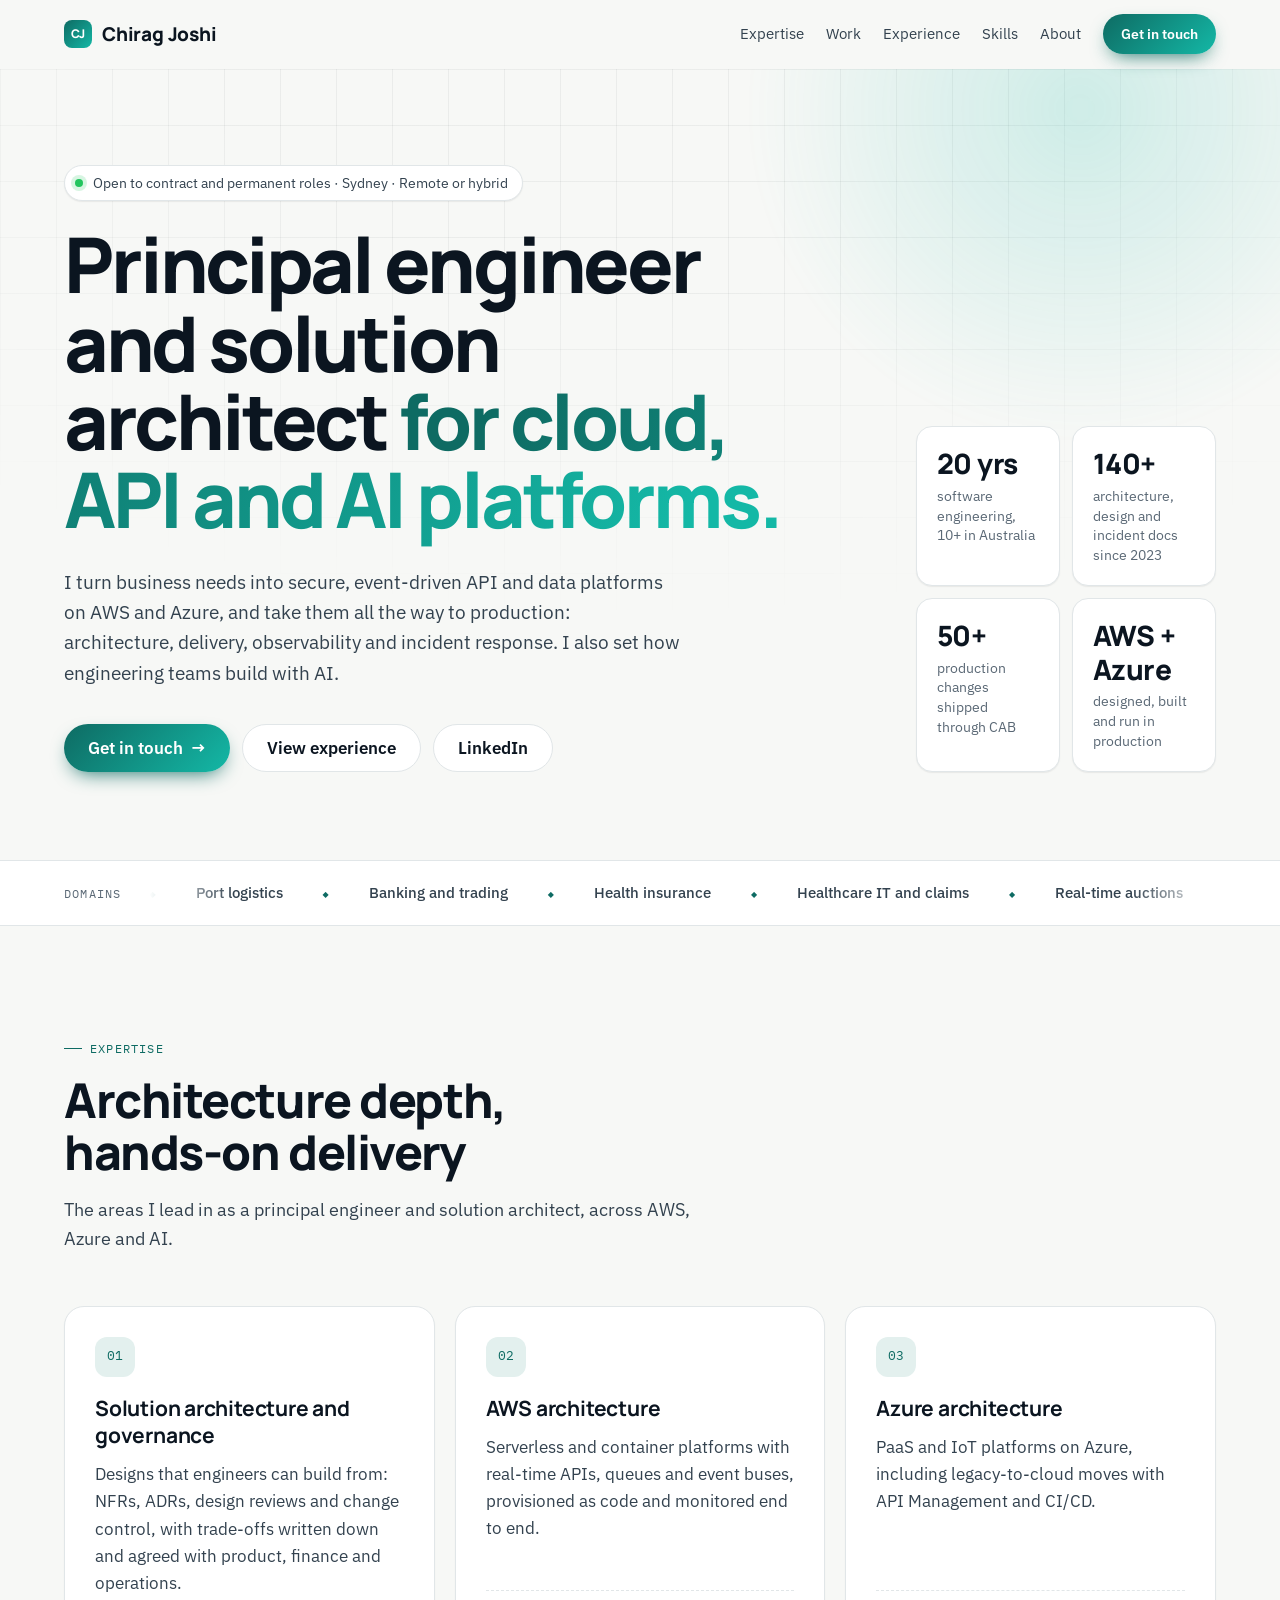
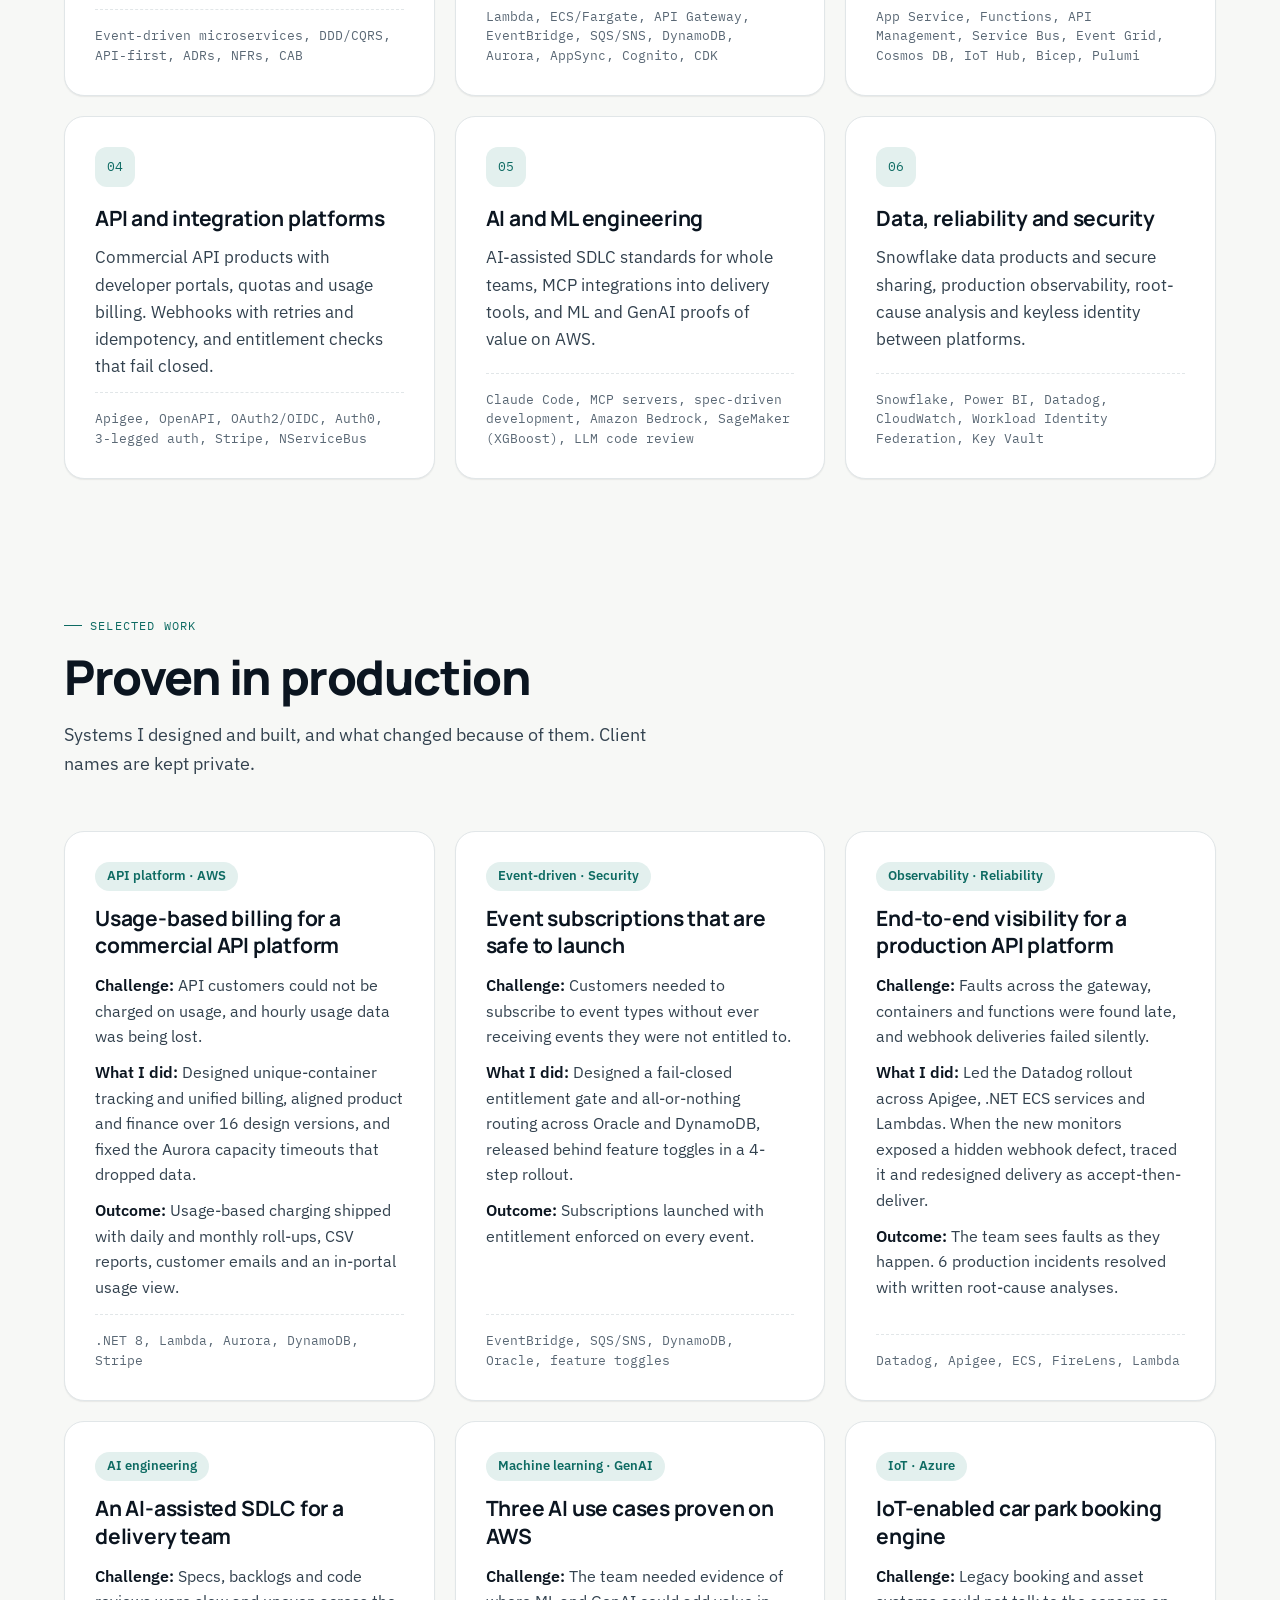
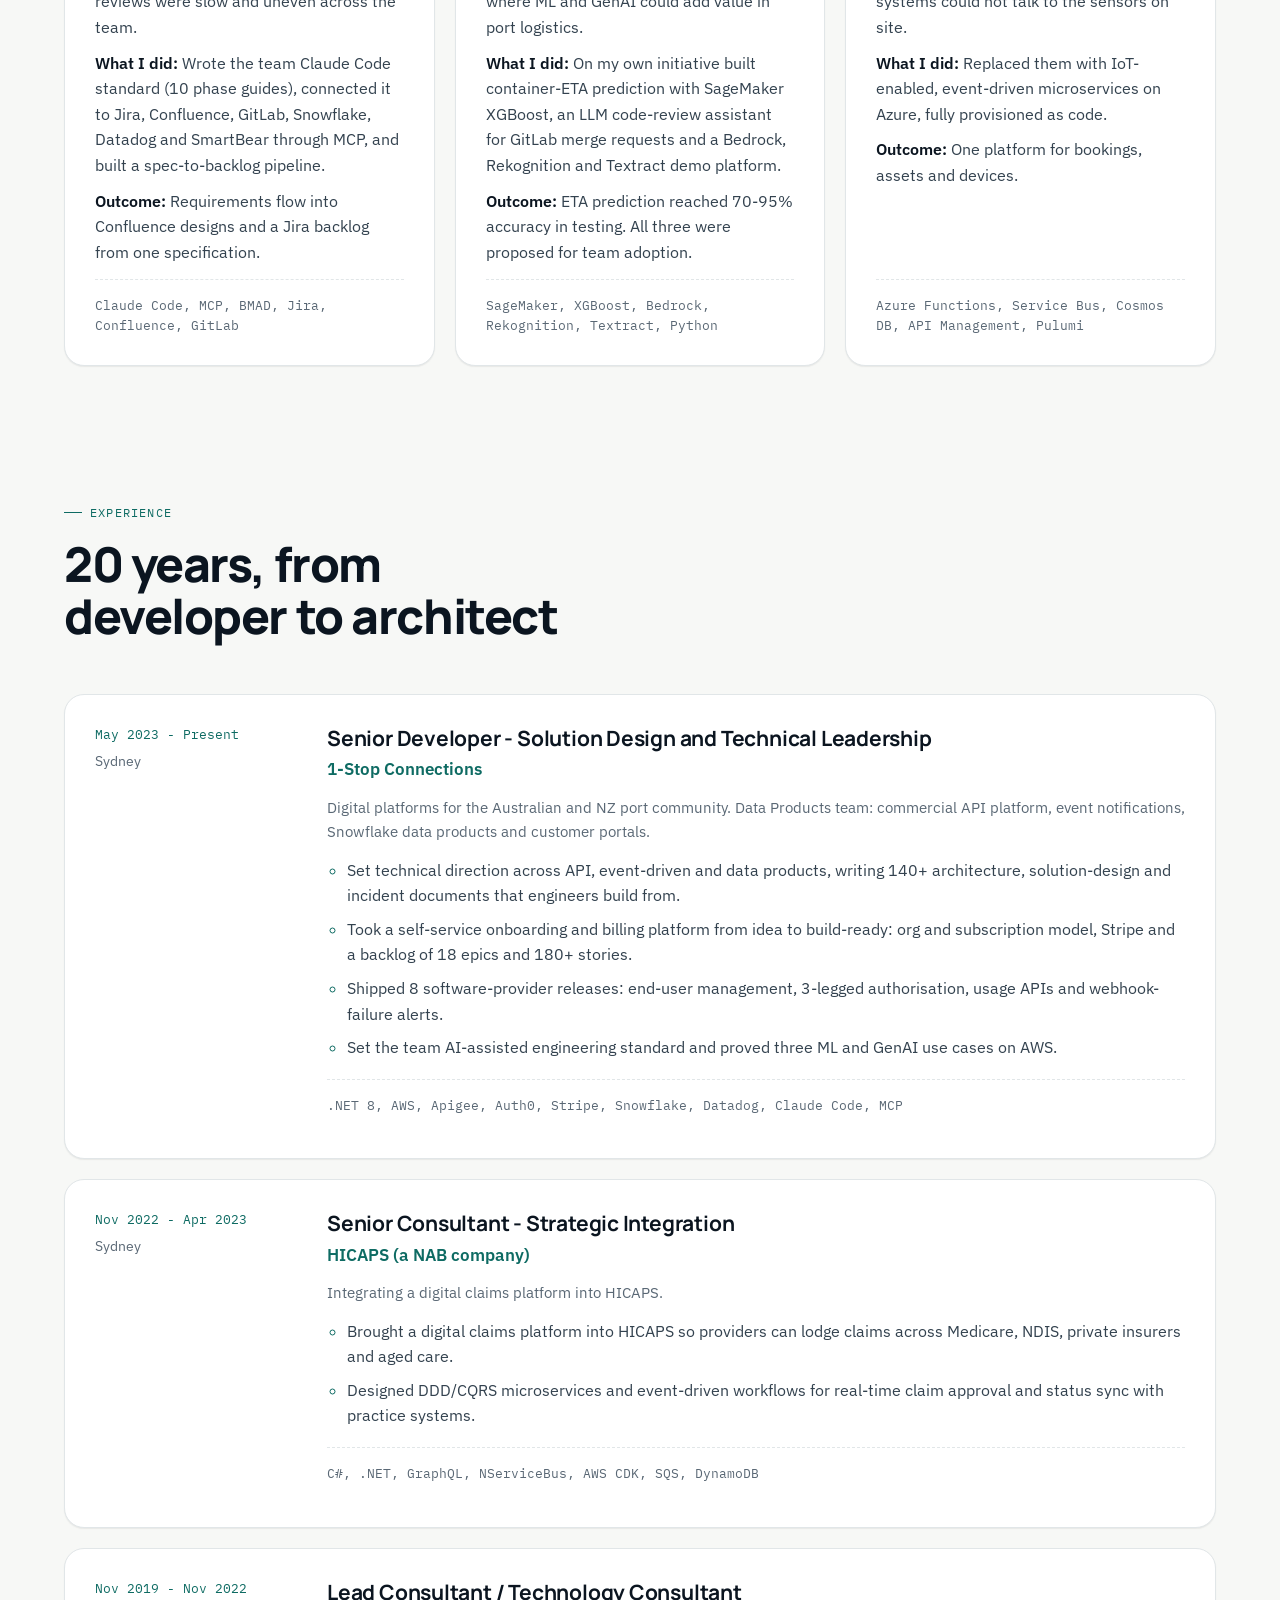
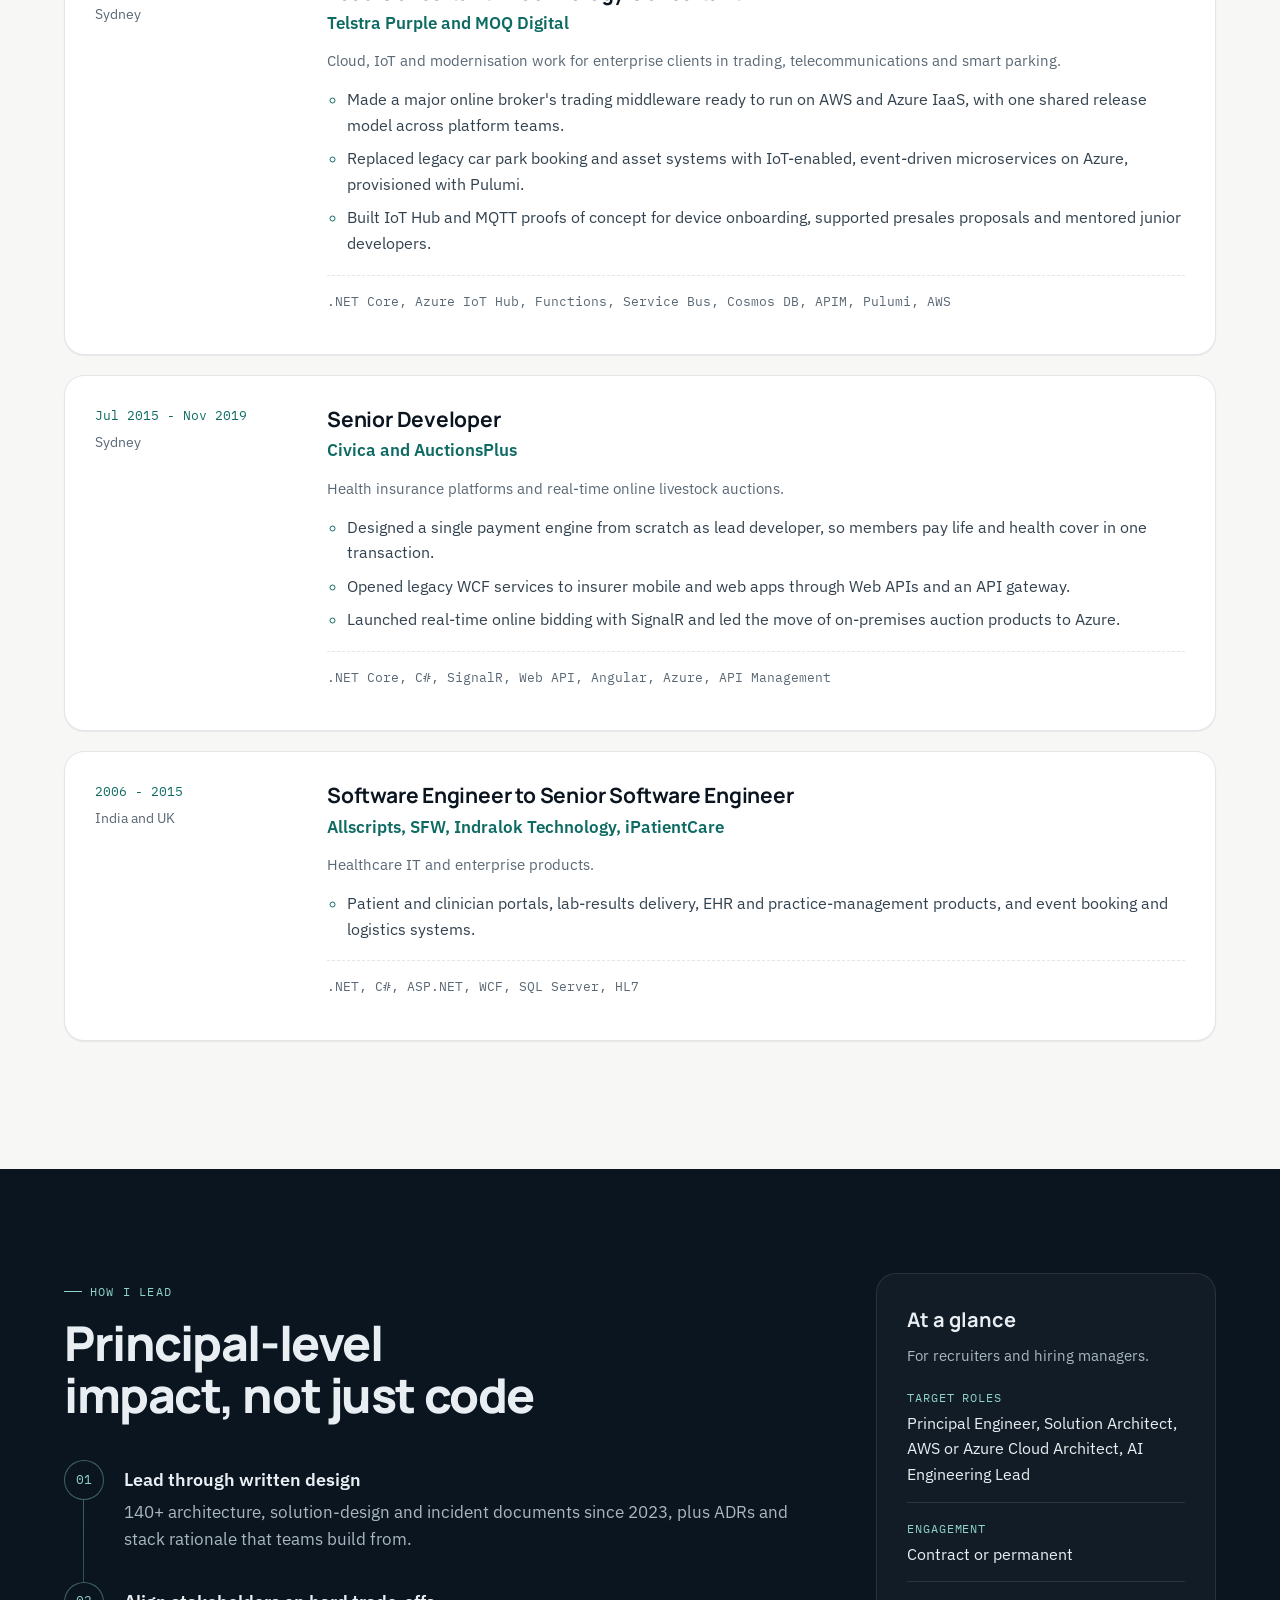
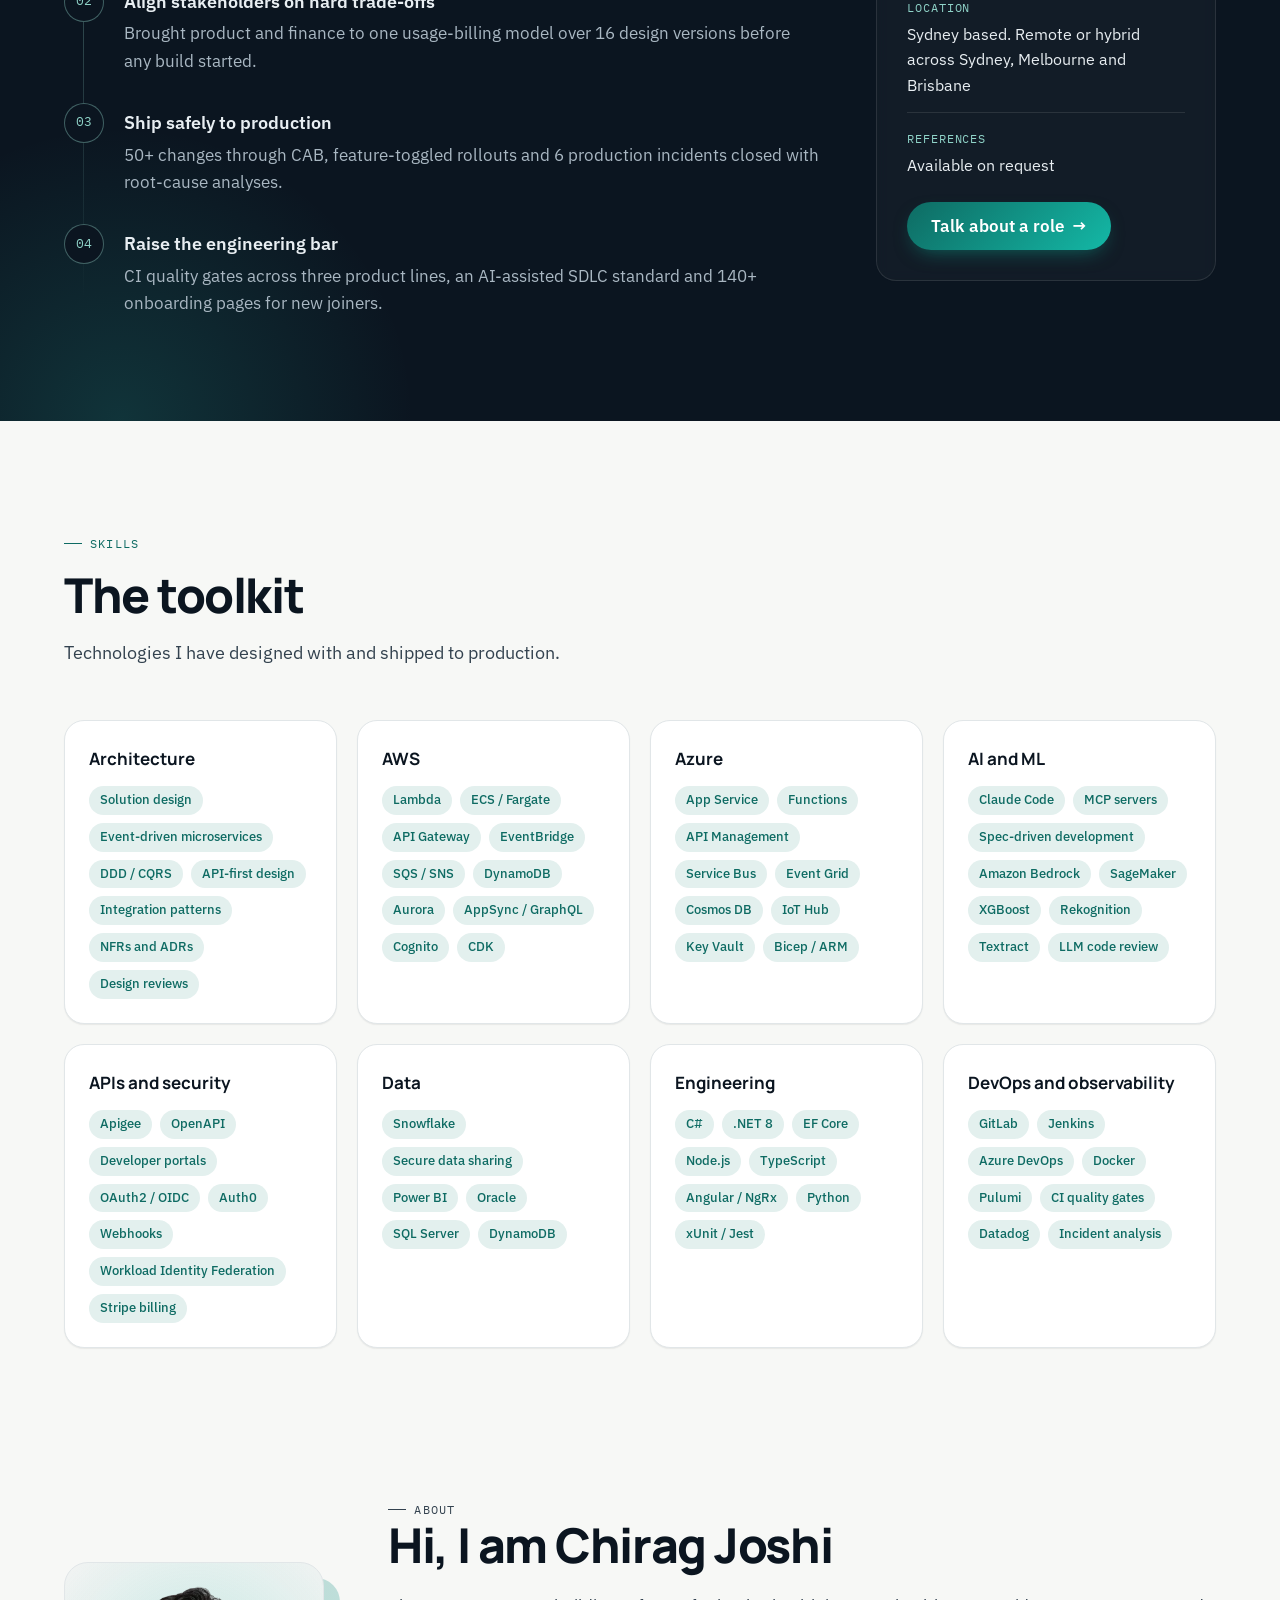
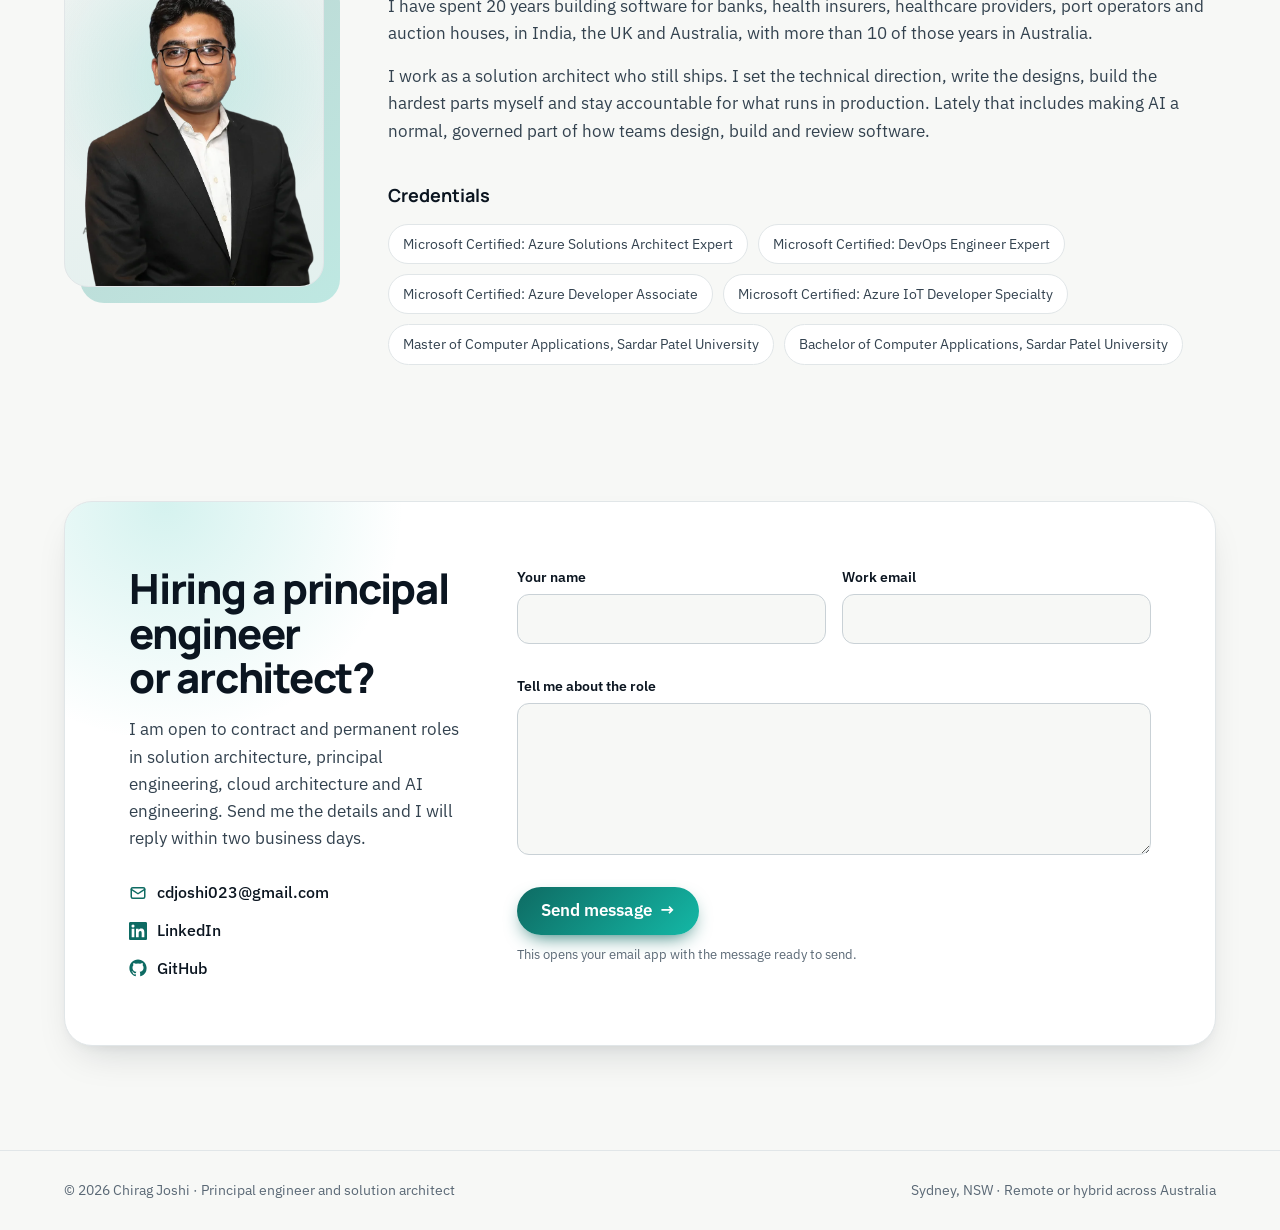
==== index.html @ 4c519e59 "Deploy site" ====
<!DOCTYPE html><html lang="en"><head><meta charset="utf-8"><meta name="viewport" content="width=device-width, initial-scale=1"><title>Chirag Joshi - Principal Engineer and Solution Architect | AWS, Azure, AI</title><meta name="description" content="Portfolio of Chirag Joshi, principal engineer and solution architect in Sydney. 20 years building event-driven API, data and AI platforms on AWS and Azure. Open to contract and permanent roles."><link rel="canonical" href="https://cdjoshi23.github.io/"><link rel="icon" type="image/svg+xml" href="/favicon.svg"><link rel="sitemap" href="/sitemap-index.xml"><link rel="alternate" type="application/rss+xml" title="Chirag Joshi blog" href="/rss.xml"><meta property="og:type" content="website"><meta property="og:url" content="https://cdjoshi23.github.io/"><meta property="og:title" content="Chirag Joshi - Principal Engineer and Solution Architect | AWS, Azure, AI"><meta property="og:description" content="Portfolio of Chirag Joshi, principal engineer and solution architect in Sydney. 20 years building event-driven API, data and AI platforms on AWS and Azure. Open to contract and permanent roles."><meta property="og:image" content="https://cdjoshi23.github.io/images/chirag.png"><meta name="twitter:card" content="summary"><link rel="preconnect" href="https://fonts.googleapis.com"><link rel="preconnect" href="https://fonts.gstatic.com" crossorigin><link rel="stylesheet" href="https://fonts.googleapis.com/css2?family=Manrope:wght@600;700;800&family=IBM+Plex+Sans:wght@400;500;600&family=IBM+Plex+Mono:wght@500&display=swap"><link rel="stylesheet" href="/_astro/BaseLayout.DD0VtowC.css"></head><body><header class="site-header"><nav class="wrap site-nav" aria-label="Main"><a href="/" class="brand"><span class="brand-mark" aria-hidden="true">CJ</span>Chirag Joshi</a><div class="nav-links"><a href="/#expertise">Expertise</a><a href="/#work">Work</a><a href="/#experience">Experience</a><a href="/#skills">Skills</a><a href="/#about">About</a><a href="/#contact" class="btn btn-primary">Get in touch</a></div></nav></header><main><div class="hero-shell"><section id="top" class="wrap hero"><div class="hero-main" data-reveal><p class="badge"><span class="badge-dot" aria-hidden="true"></span>Open to contract and permanent roles · Sydney · Remote or hybrid</p><h1>Principal engineer and solution architect <span class="gradient-text">for cloud, API and AI platforms.</span></h1><p class="hero-lede">I turn business needs into secure, event-driven API and data platforms on AWS and Azure, and take them all the way to production: architecture, delivery, observability and incident response. I also set how engineering teams build with AI.</p><div class="hero-actions"><a href="#contact" class="btn btn-primary">Get in touch <span class="arrow" aria-hidden="true">→</span></a><a href="#experience" class="btn btn-ghost">View experience</a><a href="https://linkedin.com/in/cdjoshi" class="btn btn-ghost">LinkedIn</a></div></div><div class="stats" data-reveal><div class="stat"><p class="stat-value">20 yrs</p><p class="stat-label">software engineering, 10+ in Australia</p></div><div class="stat"><p class="stat-value">140+</p><p class="stat-label">architecture, design and incident docs since 2023</p></div><div class="stat"><p class="stat-value">50+</p><p class="stat-label">production changes shipped through CAB</p></div><div class="stat"><p class="stat-value">AWS + Azure</p><p class="stat-label">designed, built and run in production</p></div></div></section></div><section class="industries" aria-label="Domains"><div class="wrap"><span class="industries-label">Domains</span><div class="marquee"><div class="marquee-track"><span>Port logistics</span><span>Banking and trading</span><span>Health insurance</span><span>Healthcare IT and claims</span><span>Real-time auctions</span><span>IoT platforms</span><span aria-hidden="true">Port logistics</span><span aria-hidden="true">Banking and trading</span><span aria-hidden="true">Health insurance</span><span aria-hidden="true">Healthcare IT and claims</span><span aria-hidden="true">Real-time auctions</span><span aria-hidden="true">IoT platforms</span></div></div></div></section><section id="expertise" class="wrap section"><p class="eyebrow">Expertise</p><h2 class="section-title" data-reveal>Architecture depth, hands-on delivery</h2><p class="section-intro" data-reveal>The areas I lead in as a principal engineer and solution architect, across AWS, Azure and AI.</p><div class="grid grid-services"><article class="card" data-reveal><p class="card-num">01</p><h3>Solution architecture and governance</h3><p class="card-body">Designs that engineers can build from: NFRs, ADRs, design reviews and change control, with trade-offs written down and agreed with product, finance and operations.</p><p class="card-foot">Event-driven microservices, DDD/CQRS, API-first, ADRs, NFRs, CAB</p></article><article class="card" data-reveal><p class="card-num">02</p><h3>AWS architecture</h3><p class="card-body">Serverless and container platforms with real-time APIs, queues and event buses, provisioned as code and monitored end to end.</p><p class="card-foot">Lambda, ECS/Fargate, API Gateway, EventBridge, SQS/SNS, DynamoDB, Aurora, AppSync, Cognito, CDK</p></article><article class="card" data-reveal><p class="card-num">03</p><h3>Azure architecture</h3><p class="card-body">PaaS and IoT platforms on Azure, including legacy-to-cloud moves with API Management and CI/CD.</p><p class="card-foot">App Service, Functions, API Management, Service Bus, Event Grid, Cosmos DB, IoT Hub, Bicep, Pulumi</p></article><article class="card" data-reveal><p class="card-num">04</p><h3>API and integration platforms</h3><p class="card-body">Commercial API products with developer portals, quotas and usage billing. Webhooks with retries and idempotency, and entitlement checks that fail closed.</p><p class="card-foot">Apigee, OpenAPI, OAuth2/OIDC, Auth0, 3-legged auth, Stripe, NServiceBus</p></article><article class="card" data-reveal><p class="card-num">05</p><h3>AI and ML engineering</h3><p class="card-body">AI-assisted SDLC standards for whole teams, MCP integrations into delivery tools, and ML and GenAI proofs of value on AWS.</p><p class="card-foot">Claude Code, MCP servers, spec-driven development, Amazon Bedrock, SageMaker (XGBoost), LLM code review</p></article><article class="card" data-reveal><p class="card-num">06</p><h3>Data, reliability and security</h3><p class="card-body">Snowflake data products and secure sharing, production observability, root-cause analysis and keyless identity between platforms.</p><p class="card-foot">Snowflake, Power BI, Datadog, CloudWatch, Workload Identity Federation, Key Vault</p></article></div></section><section id="work" class="wrap section"><p class="eyebrow">Selected work</p><h2 class="section-title" data-reveal>Proven in production</h2><p class="section-intro" data-reveal>Systems I designed and built, and what changed because of them. Client names are kept private.</p><div class="grid grid-cases"><article class="card case" data-reveal><p class="tag">API platform · AWS</p><h3>Usage-based billing for a commercial API platform</h3><div class="case-detail"><p><b>Challenge: </b><span>API customers could not be charged on usage, and hourly usage data was being lost.</span></p><p><b>What I did: </b><span>Designed unique-container tracking and unified billing, aligned product and finance over 16 design versions, and fixed the Aurora capacity timeouts that dropped data.</span></p><p><b>Outcome: </b><span>Usage-based charging shipped with daily and monthly roll-ups, CSV reports, customer emails and an in-portal usage view.</span></p></div><p class="card-foot">.NET 8, Lambda, Aurora, DynamoDB, Stripe</p></article><article class="card case" data-reveal><p class="tag">Event-driven · Security</p><h3>Event subscriptions that are safe to launch</h3><div class="case-detail"><p><b>Challenge: </b><span>Customers needed to subscribe to event types without ever receiving events they were not entitled to.</span></p><p><b>What I did: </b><span>Designed a fail-closed entitlement gate and all-or-nothing routing across Oracle and DynamoDB, released behind feature toggles in a 4-step rollout.</span></p><p><b>Outcome: </b><span>Subscriptions launched with entitlement enforced on every event.</span></p></div><p class="card-foot">EventBridge, SQS/SNS, DynamoDB, Oracle, feature toggles</p></article><article class="card case" data-reveal><p class="tag">Observability · Reliability</p><h3>End-to-end visibility for a production API platform</h3><div class="case-detail"><p><b>Challenge: </b><span>Faults across the gateway, containers and functions were found late, and webhook deliveries failed silently.</span></p><p><b>What I did: </b><span>Led the Datadog rollout across Apigee, .NET ECS services and Lambdas. When the new monitors exposed a hidden webhook defect, traced it and redesigned delivery as accept-then-deliver.</span></p><p><b>Outcome: </b><span>The team sees faults as they happen. 6 production incidents resolved with written root-cause analyses.</span></p></div><p class="card-foot">Datadog, Apigee, ECS, FireLens, Lambda</p></article><article class="card case" data-reveal><p class="tag">AI engineering</p><h3>An AI-assisted SDLC for a delivery team</h3><div class="case-detail"><p><b>Challenge: </b><span>Specs, backlogs and code reviews were slow and uneven across the team.</span></p><p><b>What I did: </b><span>Wrote the team Claude Code standard (10 phase guides), connected it to Jira, Confluence, GitLab, Snowflake, Datadog and SmartBear through MCP, and built a spec-to-backlog pipeline.</span></p><p><b>Outcome: </b><span>Requirements flow into Confluence designs and a Jira backlog from one specification.</span></p></div><p class="card-foot">Claude Code, MCP, BMAD, Jira, Confluence, GitLab</p></article><article class="card case" data-reveal><p class="tag">Machine learning · GenAI</p><h3>Three AI use cases proven on AWS</h3><div class="case-detail"><p><b>Challenge: </b><span>The team needed evidence of where ML and GenAI could add value in port logistics.</span></p><p><b>What I did: </b><span>On my own initiative built container-ETA prediction with SageMaker XGBoost, an LLM code-review assistant for GitLab merge requests and a Bedrock, Rekognition and Textract demo platform.</span></p><p><b>Outcome: </b><span>ETA prediction reached 70-95% accuracy in testing. All three were proposed for team adoption.</span></p></div><p class="card-foot">SageMaker, XGBoost, Bedrock, Rekognition, Textract, Python</p></article><article class="card case" data-reveal><p class="tag">IoT · Azure</p><h3>IoT-enabled car park booking engine</h3><div class="case-detail"><p><b>Challenge: </b><span>Legacy booking and asset systems could not talk to the sensors on site.</span></p><p><b>What I did: </b><span>Replaced them with IoT-enabled, event-driven microservices on Azure, fully provisioned as code.</span></p><p><b>Outcome: </b><span>One platform for bookings, assets and devices.</span></p></div><p class="card-foot">Azure Functions, Service Bus, Cosmos DB, API Management, Pulumi</p></article></div></section><section id="experience" class="wrap section"><p class="eyebrow">Experience</p><h2 class="section-title" data-reveal>20 years, from developer to architect</h2><ol class="timeline"><li class="timeline-item" data-reveal><div class="timeline-when"><p class="timeline-period">May 2023 - Present</p><p class="timeline-place">Sydney</p></div><div class="timeline-body"><h3>Senior Developer - Solution Design and Technical Leadership</h3><p class="timeline-org">1-Stop Connections</p><p class="timeline-summary">Digital platforms for the Australian and NZ port community. Data Products team: commercial API platform, event notifications, Snowflake data products and customer portals.</p><ul><li>Set technical direction across API, event-driven and data products, writing 140+ architecture, solution-design and incident documents that engineers build from.</li><li>Took a self-service onboarding and billing platform from idea to build-ready: org and subscription model, Stripe and a backlog of 18 epics and 180+ stories.</li><li>Shipped 8 software-provider releases: end-user management, 3-legged authorisation, usage APIs and webhook-failure alerts.</li><li>Set the team AI-assisted engineering standard and proved three ML and GenAI use cases on AWS.</li></ul><p class="card-foot">.NET 8, AWS, Apigee, Auth0, Stripe, Snowflake, Datadog, Claude Code, MCP</p></div></li><li class="timeline-item" data-reveal><div class="timeline-when"><p class="timeline-period">Nov 2022 - Apr 2023</p><p class="timeline-place">Sydney</p></div><div class="timeline-body"><h3>Senior Consultant - Strategic Integration</h3><p class="timeline-org">HICAPS (a NAB company)</p><p class="timeline-summary">Integrating a digital claims platform into HICAPS.</p><ul><li>Brought a digital claims platform into HICAPS so providers can lodge claims across Medicare, NDIS, private insurers and aged care.</li><li>Designed DDD/CQRS microservices and event-driven workflows for real-time claim approval and status sync with practice systems.</li></ul><p class="card-foot">C#, .NET, GraphQL, NServiceBus, AWS CDK, SQS, DynamoDB</p></div></li><li class="timeline-item" data-reveal><div class="timeline-when"><p class="timeline-period">Nov 2019 - Nov 2022</p><p class="timeline-place">Sydney</p></div><div class="timeline-body"><h3>Lead Consultant / Technology Consultant</h3><p class="timeline-org">Telstra Purple and MOQ Digital</p><p class="timeline-summary">Cloud, IoT and modernisation work for enterprise clients in trading, telecommunications and smart parking.</p><ul><li>Made a major online broker&#39;s trading middleware ready to run on AWS and Azure IaaS, with one shared release model across platform teams.</li><li>Replaced legacy car park booking and asset systems with IoT-enabled, event-driven microservices on Azure, provisioned with Pulumi.</li><li>Built IoT Hub and MQTT proofs of concept for device onboarding, supported presales proposals and mentored junior developers.</li></ul><p class="card-foot">.NET Core, Azure IoT Hub, Functions, Service Bus, Cosmos DB, APIM, Pulumi, AWS</p></div></li><li class="timeline-item" data-reveal><div class="timeline-when"><p class="timeline-period">Jul 2015 - Nov 2019</p><p class="timeline-place">Sydney</p></div><div class="timeline-body"><h3>Senior Developer</h3><p class="timeline-org">Civica and AuctionsPlus</p><p class="timeline-summary">Health insurance platforms and real-time online livestock auctions.</p><ul><li>Designed a single payment engine from scratch as lead developer, so members pay life and health cover in one transaction.</li><li>Opened legacy WCF services to insurer mobile and web apps through Web APIs and an API gateway.</li><li>Launched real-time online bidding with SignalR and led the move of on-premises auction products to Azure.</li></ul><p class="card-foot">.NET Core, C#, SignalR, Web API, Angular, Azure, API Management</p></div></li><li class="timeline-item" data-reveal><div class="timeline-when"><p class="timeline-period">2006 - 2015</p><p class="timeline-place">India and UK</p></div><div class="timeline-body"><h3>Software Engineer to Senior Software Engineer</h3><p class="timeline-org">Allscripts, SFW, Indralok Technology, iPatientCare</p><p class="timeline-summary">Healthcare IT and enterprise products.</p><ul><li>Patient and clinician portals, lab-results delivery, EHR and practice-management products, and event booking and logistics systems.</li></ul><p class="card-foot">.NET, C#, ASP.NET, WCF, SQL Server, HL7</p></div></li></ol></section><section class="how" aria-labelledby="leadership"><div class="wrap"><div class="how-main"><p class="eyebrow">How I lead</p><h2 class="section-title" id="leadership" data-reveal>Principal-level impact, not just code</h2><ol class="steps"><li data-reveal><span class="step-num">01</span><div><p class="step-title">Lead through written design</p><p class="step-body">140+ architecture, solution-design and incident documents since 2023, plus ADRs and stack rationale that teams build from.</p></div></li><li data-reveal><span class="step-num">02</span><div><p class="step-title">Align stakeholders on hard trade-offs</p><p class="step-body">Brought product and finance to one usage-billing model over 16 design versions before any build started.</p></div></li><li data-reveal><span class="step-num">03</span><div><p class="step-title">Ship safely to production</p><p class="step-body">50+ changes through CAB, feature-toggled rollouts and 6 production incidents closed with root-cause analyses.</p></div></li><li data-reveal><span class="step-num">04</span><div><p class="step-title">Raise the engineering bar</p><p class="step-body">CI quality gates across three product lines, an AI-assisted SDLC standard and 140+ onboarding pages for new joiners.</p></div></li></ol></div><div class="paperwork" data-reveal><h3>At a glance</h3><p class="paperwork-intro">For recruiters and hiring managers.</p><dl class="glance"><div><dt>Target roles</dt><dd>Principal Engineer, Solution Architect, AWS or Azure Cloud Architect, AI Engineering Lead</dd></div><div><dt>Engagement</dt><dd>Contract or permanent</dd></div><div><dt>Location</dt><dd>Sydney based. Remote or hybrid across Sydney, Melbourne and Brisbane</dd></div><div><dt>References</dt><dd>Available on request</dd></div></dl><a href="#contact" class="btn btn-primary glance-cta">Talk about a role <span class="arrow" aria-hidden="true">→</span></a></div></div></section><section id="skills" class="wrap section"><p class="eyebrow">Skills</p><h2 class="section-title" data-reveal>The toolkit</h2><p class="section-intro" data-reveal>Technologies I have designed with and shipped to production.</p><div class="skills-grid"><div class="skill-group" data-reveal><h3>Architecture</h3><ul><li>Solution design</li><li>Event-driven microservices</li><li>DDD / CQRS</li><li>API-first design</li><li>Integration patterns</li><li>NFRs and ADRs</li><li>Design reviews</li></ul></div><div class="skill-group" data-reveal><h3>AWS</h3><ul><li>Lambda</li><li>ECS / Fargate</li><li>API Gateway</li><li>EventBridge</li><li>SQS / SNS</li><li>DynamoDB</li><li>Aurora</li><li>AppSync / GraphQL</li><li>Cognito</li><li>CDK</li></ul></div><div class="skill-group" data-reveal><h3>Azure</h3><ul><li>App Service</li><li>Functions</li><li>API Management</li><li>Service Bus</li><li>Event Grid</li><li>Cosmos DB</li><li>IoT Hub</li><li>Key Vault</li><li>Bicep / ARM</li></ul></div><div class="skill-group" data-reveal><h3>AI and ML</h3><ul><li>Claude Code</li><li>MCP servers</li><li>Spec-driven development</li><li>Amazon Bedrock</li><li>SageMaker</li><li>XGBoost</li><li>Rekognition</li><li>Textract</li><li>LLM code review</li></ul></div><div class="skill-group" data-reveal><h3>APIs and security</h3><ul><li>Apigee</li><li>OpenAPI</li><li>Developer portals</li><li>OAuth2 / OIDC</li><li>Auth0</li><li>Webhooks</li><li>Workload Identity Federation</li><li>Stripe billing</li></ul></div><div class="skill-group" data-reveal><h3>Data</h3><ul><li>Snowflake</li><li>Secure data sharing</li><li>Power BI</li><li>Oracle</li><li>SQL Server</li><li>DynamoDB</li></ul></div><div class="skill-group" data-reveal><h3>Engineering</h3><ul><li>C#</li><li>.NET 8</li><li>EF Core</li><li>Node.js</li><li>TypeScript</li><li>Angular / NgRx</li><li>Python</li><li>xUnit / Jest</li></ul></div><div class="skill-group" data-reveal><h3>DevOps and observability</h3><ul><li>GitLab</li><li>Jenkins</li><li>Azure DevOps</li><li>Docker</li><li>Pulumi</li><li>CI quality gates</li><li>Datadog</li><li>Incident analysis</li></ul></div></div></section><section id="about" class="wrap about"><div class="about-photo" data-reveal><div class="photo photo-portrait"><picture><source srcset="/images/chirag.webp" type="image/webp"><img src="/images/chirag.png" alt="Chirag Joshi" width="800" height="992" loading="lazy" decoding="async"></picture></div></div><div class="about-main"><p class="eyebrow">About</p><h2 class="section-title" data-reveal>Hi, I am Chirag Joshi</h2><p>I have spent 20 years building software for banks, health insurers, healthcare providers, port operators and auction houses, in India, the UK and Australia, with more than 10 of those years in Australia.</p><p>I work as a solution architect who still ships. I set the technical direction, write the designs, build the hardest parts myself and stay accountable for what runs in production. Lately that includes making AI a normal, governed part of how teams design, build and review software.</p><h3>Credentials</h3><ul class="creds"><li>Microsoft Certified: Azure Solutions Architect Expert</li><li>Microsoft Certified: DevOps Engineer Expert</li><li>Microsoft Certified: Azure Developer Associate</li><li>Microsoft Certified: Azure IoT Developer Specialty</li><li>Master of Computer Applications, Sardar Patel University</li><li>Bachelor of Computer Applications, Sardar Patel University</li></ul></div></section><section id="contact" class="wrap contact"><div class="contact-card" data-reveal><div class="contact-main"><h2 class="section-title">Hiring a principal engineer or architect?</h2><p>I am open to contract and permanent roles in solution architecture, principal engineering, cloud architecture and AI engineering. Send me the details and I will reply within two business days.</p><div class="contact-links"><a href="mailto:cdjoshi023@gmail.com"><svg aria-hidden="true" width="18" height="18" viewBox="0 0 24 24" fill="none" stroke="currentColor" stroke-width="2" stroke-linecap="round" stroke-linejoin="round"><rect x="3" y="5" width="18" height="14" rx="2"></rect><path d="M3 7l9 6 9-6"></path></svg>cdjoshi023@gmail.com</a><a href="https://linkedin.com/in/cdjoshi"><svg aria-hidden="true" width="18" height="18" viewBox="0 0 24 24" fill="currentColor"><path d="M20.45 20.45h-3.56v-5.57c0-1.33-.02-3.04-1.85-3.04-1.85 0-2.14 1.45-2.14 2.94v5.67H9.34V9h3.42v1.56h.05c.48-.9 1.64-1.85 3.37-1.85 3.6 0 4.27 2.37 4.27 5.46v6.28zM5.34 7.43a2.06 2.06 0 1 1 0-4.13 2.06 2.06 0 0 1 0 4.13zM7.12 20.45H3.56V9h3.56v11.45zM22.22 0H1.77C.79 0 0 .77 0 1.73v20.54C0 23.23.79 24 1.77 24h20.45c.98 0 1.78-.77 1.78-1.73V1.73C24 .77 23.2 0 22.22 0z"></path></svg>LinkedIn</a><a href="https://github.com/cdjoshi23"><svg aria-hidden="true" width="18" height="18" viewBox="0 0 24 24" fill="currentColor"><path d="M12 .5C5.65.5.5 5.65.5 12c0 5.08 3.29 9.39 7.86 10.91.58.1.79-.25.79-.56v-1.97c-3.2.7-3.87-1.54-3.87-1.54-.52-1.33-1.28-1.68-1.28-1.68-1.04-.71.08-.7.08-.7 1.15.08 1.76 1.18 1.76 1.18 1.03 1.76 2.69 1.25 3.35.96.1-.75.4-1.25.73-1.54-2.55-.29-5.24-1.28-5.24-5.69 0-1.26.45-2.29 1.18-3.09-.12-.29-.51-1.46.11-3.04 0 0 .97-.31 3.17 1.18a11 11 0 0 1 5.77 0c2.2-1.49 3.17-1.18 3.17-1.18.63 1.58.23 2.75.11 3.04.74.8 1.18 1.83 1.18 3.09 0 4.42-2.69 5.39-5.26 5.68.41.36.78 1.06.78 2.14v3.17c0 .31.21.67.8.56A11.5 11.5 0 0 0 23.5 12C23.5 5.65 18.35.5 12 .5z"></path></svg>GitHub</a></div></div><form class="contact-form" id="contact-form" data-email="cdjoshi023@gmail.com"><div class="field"><label for="f-name">Your name</label><input id="f-name" name="name" type="text" autocomplete="name" required></div><div class="field"><label for="f-email">Work email</label><input id="f-email" name="email" type="email" autocomplete="email" required></div><div class="field field-wide"><label for="f-need">Tell me about the role</label><textarea id="f-need" name="need" rows="5" required></textarea></div><div class="field-wide"><button type="submit" class="btn btn-primary">Send message <span class="arrow" aria-hidden="true">→</span></button><p class="form-note">This opens your email app with the message ready to send.</p></div></form></div></section><script type="module">var e=document.getElementById(`contact-form`);e?.addEventListener(`submit`,t=>{t.preventDefault();let n=new FormData(e),r=String(n.get(`name`)),i=`Role enquiry from ${r}`,a=`${n.get(`need`)}\n\n${r}\n${n.get(`email`)}`;window.location.href=`mailto:${e.dataset.email}?subject=${encodeURIComponent(i)}&body=${encodeURIComponent(a)}`});</script></main><footer class="site-footer"><div class="wrap"><span>© 2026 Chirag Joshi · Principal engineer and solution architect</span><span>Sydney, NSW · Remote or hybrid across Australia</span></div></footer><script type="module">var e=document.querySelector(`.site-header`),t=()=>e?.classList.toggle(`scrolled`,window.scrollY>8);window.addEventListener(`scroll`,t,{passive:!0}),t();var n=document.querySelectorAll(`[data-reveal]`);if(n.forEach(e=>e.classList.add(`reveal`)),`IntersectionObserver`in window){let e=new IntersectionObserver(t=>{for(let n of t)n.isIntersecting&&(n.target.classList.add(`in`),e.unobserve(n.target))},{rootMargin:`0px 0px -8% 0px`});n.forEach(t=>e.observe(t))}else n.forEach(e=>e.classList.add(`in`));</script></body></html>
---- _astro/BaseLayout.DD0VtowC.css ----
:root{--accent:#0e6b63;--accent-2:#14b8a6;--accent-dark:#0a4f49;--accent-tint:#e3f0ee;--ink:#0b1520;--ink-2:#33424f;--muted:#5a6875;--bg:#f7f8f6;--surface:#fff;--surface-2:#f0f3f2;--line:#e1e6e8;--line-soft:#eceff1;--field:#c9d1d6;--header-bg:#f7f8f6b8;--grid-line:#0b15200d;--glow:#14b8a62e;--shadow-sm:0 1px 2px #0b15200a, 0 1px 1px #0b152008;--shadow-lg:0 18px 40px -16px #0b15202e, 0 4px 12px -4px #0b15200f;--dark-bg:#0b1520;--dark-text:#e8eef2;--dark-muted:#a9b7c2;--dark-line:#ffffff1a;--mint:#8fd3c8;--on-accent:#fff;--radius:20px;--font-display:Manrope, sans-serif;--font-body:"IBM Plex Sans", system-ui, sans-serif;--font-mono:"IBM Plex Mono", monospace;color-scheme:light}@media (prefers-color-scheme:dark){:root{--accent:#2dd4bf;--accent-2:#5eead4;--accent-dark:#99f6e4;--accent-tint:#2dd4bf1f;--ink:#eef3f5;--ink-2:#bac6cf;--muted:#8796a3;--bg:#0a1219;--surface:#111c25;--surface-2:#15222c;--line:#1f2e3a;--line-soft:#1a2833;--field:#2a3b48;--header-bg:#0a1219b3;--grid-line:#ffffff0a;--glow:#2dd4bf24;--shadow-sm:none;--shadow-lg:0 18px 40px -16px #0009;--dark-bg:#060c11;--on-accent:#04201d;color-scheme:dark}}*,:before,:after{box-sizing:border-box}html{scroll-behavior:smooth;scroll-padding-top:80px}body{background:var(--bg);color:var(--ink);font-family:var(--font-body);-webkit-font-smoothing:antialiased;margin:0;font-size:17px;line-height:1.6;overflow-x:hidden}::selection{background:var(--accent);color:#fff}a{color:var(--accent);text-underline-offset:3px}a:hover{color:var(--accent-dark)}.wrap{max-width:1200px;margin:0 auto;padding-left:24px;padding-right:24px}.btn{min-height:48px;font:inherit;border-radius:999px;align-items:center;gap:8px;padding:0 24px;font-weight:600;text-decoration:none;transition:transform .2s,box-shadow .2s,background .2s,color .2s;display:inline-flex}.btn:hover{transform:translateY(-1px)}.btn-primary{background:linear-gradient(135deg, var(--accent), var(--accent-2));color:var(--on-accent);cursor:pointer;box-shadow:0 8px 20px -8px var(--accent);border:0}.btn-primary:hover{color:var(--on-accent);box-shadow:0 12px 28px -8px var(--accent)}.btn-ghost{border:1px solid var(--line);background:var(--surface);color:var(--ink)}.btn-ghost:hover{color:var(--ink);border-color:var(--ink-2)}.btn .arrow{transition:transform .2s}.btn:hover .arrow{transform:translate(3px)}.site-header{z-index:10;background:var(--header-bg);-webkit-backdrop-filter:saturate(180%)blur(14px);border-bottom:1px solid #0000;transition:border-color .2s;position:sticky;top:0}.site-header.scrolled{border-bottom-color:var(--line)}.site-nav{flex-wrap:wrap;justify-content:space-between;align-items:center;gap:12px 16px;padding-top:14px;padding-bottom:14px;display:flex}.brand{font-family:var(--font-display);color:var(--ink);letter-spacing:-.01em;align-items:center;gap:10px;font-size:19px;font-weight:800;text-decoration:none;display:inline-flex}.brand:hover{color:var(--ink)}.brand-mark{background:linear-gradient(135deg, var(--accent), var(--accent-2));width:28px;height:28px;color:var(--on-accent);letter-spacing:-.02em;border-radius:8px;place-items:center;font-size:12px;display:grid}.nav-links{flex-wrap:wrap;align-items:center;gap:6px 22px;font-size:15px;display:flex}.nav-links a:not(.btn){color:var(--ink-2);text-decoration:none;transition:color .15s}.nav-links a:not(.btn):hover,.nav-links a[aria-current=page]{color:var(--ink)}.nav-links .btn{min-height:40px;padding:0 18px;font-size:14px}.eyebrow{font-family:var(--font-mono);letter-spacing:.1em;text-transform:uppercase;color:var(--accent);align-items:center;gap:8px;margin:0 0 16px;font-size:12px;display:inline-flex}.eyebrow:before{content:"";background:currentColor;width:18px;height:1px}.section-title{max-width:760px;font-family:var(--font-display);letter-spacing:-.03em;text-wrap:balance;margin:0;font-size:clamp(2rem,3.8vw,3rem);font-weight:800;line-height:1.08}.section-intro{max-width:640px;color:var(--ink-2);margin:18px 0 0;font-size:18px}.gradient-text{background:linear-gradient(120deg, var(--accent) 10%, var(--accent-2) 90%);color:#0000;-webkit-background-clip:text;background-clip:text}.hero-shell{isolation:isolate;position:relative;overflow:hidden}.hero-shell:before{content:"";z-index:-2;background-image:linear-gradient(var(--grid-line) 1px, transparent 1px), linear-gradient(90deg, var(--grid-line) 1px, transparent 1px);background-size:56px 56px;position:absolute;inset:0;-webkit-mask-image:radial-gradient(80% 70% at 50% 0,#000 40%,#0000 100%);mask-image:radial-gradient(80% 70% at 50% 0,#000 40%,#0000 100%)}.hero-shell:after{content:"";z-index:-1;background:radial-gradient(circle, var(--glow), transparent 65%);filter:blur(10px);border-radius:50%;width:720px;height:720px;position:absolute;top:-320px;right:-160px}.hero{flex-wrap:wrap;align-items:flex-end;gap:56px;padding-top:96px;padding-bottom:88px;display:flex}.hero-main{flex:999 560px;min-width:0}.badge{border:1px solid var(--line);background:var(--surface);box-shadow:var(--shadow-sm);color:var(--ink-2);border-radius:999px;align-items:center;gap:10px;margin:0 0 24px;padding:6px 14px 6px 10px;font-size:14px;display:inline-flex}.badge-dot{background:#22c55e;border-radius:50%;width:8px;height:8px;animation:2.4s ease-in-out infinite pulse;box-shadow:0 0 0 4px #22c55e2e}@keyframes pulse{50%{box-shadow:0 0 0 7px #22c55e0d}}.hero h1{font-family:var(--font-display);letter-spacing:-.04em;text-wrap:balance;margin:0;font-size:clamp(2.6rem,6vw,4.8rem);font-weight:800;line-height:1.02}.hero-lede{max-width:620px;color:var(--ink-2);margin:28px 0 0;font-size:19px}.hero-actions{flex-wrap:wrap;gap:12px;margin-top:36px;display:flex}.stats{flex:300px;grid-template-columns:repeat(2,minmax(0,1fr));gap:12px;min-width:0;display:grid}.stat{background:var(--surface);border:1px solid var(--line);box-shadow:var(--shadow-sm);border-radius:16px;padding:20px}.stat-value{font-family:var(--font-display);letter-spacing:-.02em;margin:0;font-size:28px;font-weight:800;line-height:1.2}.stat-label{color:var(--muted);margin:6px 0 0;font-size:14px;line-height:1.4}.industries{border-top:1px solid var(--line);border-bottom:1px solid var(--line);background:var(--surface)}.industries .wrap{align-items:center;gap:28px;padding-top:20px;padding-bottom:20px;display:flex}.industries-label{font-family:var(--font-mono);letter-spacing:.1em;text-transform:uppercase;color:var(--muted);flex:none;font-size:12px}.marquee{flex:1;min-width:0;overflow:hidden;-webkit-mask-image:linear-gradient(90deg,#0000,#000 8% 92%,#0000);mask-image:linear-gradient(90deg,#0000,#000 8% 92%,#0000)}.marquee-track{gap:40px;width:max-content;animation:32s linear infinite marquee;display:flex}.marquee:hover .marquee-track{animation-play-state:paused}.marquee-track span{white-space:nowrap;color:var(--ink-2);font-size:15px;font-weight:500}.marquee-track span:before{content:"◆";vertical-align:middle;color:var(--accent);margin-right:40px;font-size:8px}@keyframes marquee{to{transform:translate(-50%)}}.section{padding-top:104px;padding-bottom:24px}.grid{gap:20px;margin-top:52px;display:grid}.grid-services{grid-template-columns:repeat(auto-fit,minmax(min(320px,100%),1fr))}.grid-cases{grid-template-columns:repeat(auto-fit,minmax(min(340px,100%),1fr))}.grid-offers{grid-template-columns:repeat(auto-fit,minmax(min(250px,100%),1fr))}.card{background:var(--surface);border:1px solid var(--line);border-radius:var(--radius);box-shadow:var(--shadow-sm);flex-direction:column;gap:12px;padding:30px;transition:transform .25s,box-shadow .25s,border-color .25s;display:flex;position:relative}.card:hover{box-shadow:var(--shadow-lg);border-color:color-mix(in srgb, var(--accent) 35%, var(--line));transform:translateY(-4px)}.card h3{font-family:var(--font-display);letter-spacing:-.01em;margin:0;font-size:21px;font-weight:700;line-height:1.3}.card p{margin:0}.card-num{background:var(--accent-tint);width:40px;height:40px;font-family:var(--font-mono);color:var(--accent);border-radius:12px;place-items:center;font-size:13px;display:grid;margin-bottom:6px!important}.card-body{color:var(--ink-2)}.card-foot{border-top:1px dashed var(--line);font-size:13px;font-family:var(--font-mono);color:var(--muted);padding-top:16px;line-height:1.5;margin-top:auto!important}.case{gap:14px}.tag{background:var(--accent-tint);color:var(--accent);border-radius:999px;align-self:flex-start;padding:4px 12px;font-size:13px;font-weight:600;display:inline-flex}.case-detail{flex-direction:column;gap:10px;font-size:16px;display:flex}.case-detail b{font-weight:600}.case-detail span{color:var(--ink-2)}.offer{gap:10px;padding:28px}.offer h3{font-size:20px}.offer-length{font-family:var(--font-mono);color:var(--muted);font-size:12px}.offer .card-body{font-size:16px}.offer-price{border-top:1px dashed var(--line);font-family:var(--font-display);padding-top:16px;font-size:18px;font-weight:700;margin-top:auto!important}.how{background:var(--dark-bg);color:var(--dark-text);isolation:isolate;margin-top:104px;position:relative;overflow:hidden}.how:before{content:"";z-index:-1;background:radial-gradient(circle,#2dd4bf29,#0000 65%);border-radius:50%;width:640px;height:640px;position:absolute;bottom:-320px;left:-200px}.how .wrap{flex-wrap:wrap;gap:56px;padding-top:104px;padding-bottom:104px;display:flex}.how-main{flex:999 520px;min-width:0}.how .eyebrow{color:var(--mint)}.steps{flex-direction:column;gap:28px;margin:40px 0 0;padding:0;list-style:none;display:flex;position:relative}.steps:before{content:"";background:linear-gradient(var(--mint), transparent);opacity:.4;width:1px;position:absolute;top:20px;bottom:20px;left:19px}.steps li{align-items:flex-start;gap:20px;display:flex;position:relative}.step-num{background:var(--dark-bg);width:40px;height:40px;font-family:var(--font-mono);color:var(--mint);border:1px solid #8fd3c866;border-radius:50%;flex:none;place-items:center;font-size:13px;display:grid}.step-title{margin:6px 0 0;font-size:18px;font-weight:600}.step-body{color:var(--dark-muted);margin:4px 0 0}.paperwork{border:1px solid var(--dark-line);border-radius:var(--radius);backdrop-filter:blur(6px);background:#ffffff08;flex:340px;align-self:flex-start;min-width:0;padding:30px}.paperwork h3{font-family:var(--font-display);margin:0;font-size:20px;font-weight:700}.paperwork-intro{color:var(--dark-muted);margin:8px 0 20px;font-size:15px}.checklist{flex-direction:column;gap:14px;margin:0;padding:0;font-size:16px;list-style:none;display:flex}.checklist li{align-items:flex-start;gap:12px;display:flex}.checklist svg{flex:none;margin-top:4px}.about{flex-wrap:wrap;align-items:center;gap:64px;padding-top:112px;padding-bottom:24px;display:flex}.about-photo{flex:260px;min-width:0;max-width:360px;position:relative}.about-photo:before{content:"";background:linear-gradient(135deg, var(--accent), var(--accent-2));opacity:.25;z-index:-1;border-radius:24px;position:absolute;inset:16px -16px -16px 16px}.photo{aspect-ratio:4/5;background:var(--surface-2);border:1px solid var(--line);color:var(--muted);border-radius:24px;justify-content:center;align-items:center;font-size:14px;display:flex;overflow:hidden}.photo img{object-fit:cover;width:100%;height:100%;display:block}.about-main{flex:999 520px;min-width:0}.about-main p{color:var(--ink-2);margin:16px 0 0}.about-main .section-title+p{margin-top:22px}.about-main h3{font-family:var(--font-display);margin:36px 0 14px;font-size:18px;font-weight:700}.creds{flex-wrap:wrap;gap:10px;margin:0;padding:0;font-size:14px;list-style:none;display:flex}.creds li{border:1px solid var(--line);background:var(--surface);color:var(--ink-2);border-radius:999px;padding:8px 14px}.contact{padding-top:112px;padding-bottom:104px}.contact-card{isolation:isolate;background:var(--surface);border:1px solid var(--line);box-shadow:var(--shadow-lg);border-radius:28px;flex-wrap:wrap;gap:48px;padding:clamp(28px,5vw,64px);display:flex;position:relative;overflow:hidden}.contact-card:before{content:"";z-index:-1;background:radial-gradient(circle, var(--glow), transparent 65%);border-radius:50%;width:520px;height:520px;position:absolute;top:-260px;left:-160px}.contact-main{flex:340px;min-width:0}.contact-main .section-title{font-size:clamp(2rem,3.6vw,2.6rem)}.contact-main p{color:var(--ink-2);margin:16px 0 0}.contact-links{flex-direction:column;gap:12px;margin-top:28px;font-size:16px;display:flex}.contact-links a{color:var(--ink);align-items:center;gap:10px;font-weight:500;text-decoration:none;display:inline-flex}.contact-links a:hover{color:var(--accent)}.contact-links svg{color:var(--accent);flex:none}.contact-form{flex:999 420px;grid-template-columns:repeat(auto-fit,minmax(min(220px,100%),1fr));gap:16px;min-width:0;display:grid}.field{flex-direction:column;gap:6px;display:flex}.field-wide{grid-column:1/-1}.field label{font-size:14px;font-weight:600}.field input,.field textarea{border:1px solid var(--field);min-height:48px;font:inherit;background:var(--bg);color:var(--ink);border-radius:12px;padding:11px 14px;font-size:16px;transition:border-color .15s,box-shadow .15s}.field textarea{resize:vertical}.field input:focus,.field textarea:focus{border-color:var(--accent);box-shadow:0 0 0 4px var(--accent-tint);outline:none}.form-note{color:var(--muted);margin:10px 0 0;font-size:13px}.site-footer{border-top:1px solid var(--line)}.site-footer .wrap{color:var(--muted);flex-wrap:wrap;justify-content:space-between;gap:12px;padding-top:28px;padding-bottom:28px;font-size:14px;display:flex}.reveal{opacity:0;transition:opacity .7s,translate .7s cubic-bezier(.2,.7,.2,1),transform .25s,box-shadow .25s,border-color .25s;translate:0 18px}.reveal.in{opacity:1;translate:none}@media (prefers-reduced-motion:reduce){html{scroll-behavior:auto}.reveal{opacity:1;transition:none;translate:none}.marquee-track,.badge-dot{animation:none}.card:hover,.btn:hover{transform:none}}@media (width<=720px){.wrap{padding-left:16px;padding-right:16px}.nav-links a:not(.btn){display:none}.hero{padding-top:56px;padding-bottom:56px}.stat-value{font-size:22px}.card{padding:24px}.section{padding-top:80px}.industries .wrap{gap:16px}}.photo-portrait{background:radial-gradient(circle at 50% 35%, var(--glow), transparent 65%), linear-gradient(160deg, var(--surface-2), var(--accent-tint));align-items:flex-end}.photo-portrait picture{width:100%;height:100%;display:block}.photo-portrait img{object-position:center top}.entry-card{color:inherit;text-decoration:none}.entry-card:hover{color:inherit}.entry-card h3{transition:color .15s}.entry-card:hover h3{color:var(--accent)}.draft-pill{color:#92400e;background:#fef3c7;border-radius:999px;margin-left:8px;padding:2px 8px;font-size:12px;font-weight:600}.post{max-width:760px;padding-top:64px;padding-bottom:104px}.post-back{margin-bottom:32px;font-size:15px;text-decoration:none;display:inline-block}.post-meta{font-family:var(--font-mono);color:var(--muted);margin:0 0 12px;font-size:13px}.post-header h1{font-family:var(--font-display);letter-spacing:-.03em;text-wrap:balance;margin:0;font-size:clamp(2.2rem,5vw,3.4rem);font-weight:800;line-height:1.08}.post-lede{color:var(--ink-2);margin:18px 0 0;font-size:20px}.post-tags{flex-wrap:wrap;gap:8px;margin:20px 0 0;display:flex}.post-links{flex-wrap:wrap;gap:12px;margin:24px 0 0;display:flex}.post-header{border-bottom:1px solid var(--line);margin-bottom:40px;padding-bottom:36px}.prose{color:var(--ink-2);font-size:18px;line-height:1.75}.prose>*+*{margin-top:1.2em}.prose h2,.prose h3{font-family:var(--font-display);color:var(--ink);letter-spacing:-.02em;line-height:1.25}.prose h2{margin-top:2em;font-size:1.6rem}.prose h3{margin-top:1.6em;font-size:1.25rem}.prose a{font-weight:500}.prose strong{color:var(--ink)}.prose ul,.prose ol{padding-left:1.4em}.prose li+li{margin-top:.4em}.prose blockquote{border-left:3px solid var(--accent);color:var(--muted);margin-left:0;padding-left:20px}.prose img{border-radius:12px;max-width:100%;height:auto}.prose hr{border:0;border-top:1px solid var(--line);margin:2.5em 0}.prose :not(pre)>code{background:var(--surface-2);font-family:var(--font-mono);color:var(--ink);border-radius:6px;padding:2px 6px;font-size:.88em}.prose pre{border:1px solid var(--line);border-radius:12px;padding:18px 20px;font-size:14px;line-height:1.6;overflow-x:auto}.prose table{border-collapse:collapse;width:100%;font-size:16px}.prose th,.prose td{border-bottom:1px solid var(--line);text-align:left;padding:10px 12px}.demo-box{border:1px dashed var(--line);border-radius:var(--radius);background:var(--surface);justify-content:center;margin:2em 0;padding:32px;display:flex}.not-found{min-height:50vh}.timeline{flex-direction:column;gap:20px;margin:52px 0 0;padding:0;list-style:none;display:flex;position:relative}.timeline-item{background:var(--surface);border:1px solid var(--line);border-radius:var(--radius);box-shadow:var(--shadow-sm);grid-template-columns:200px minmax(0,1fr);gap:32px;padding:30px;display:grid}.timeline-period{font-family:var(--font-mono);color:var(--accent);margin:0;font-size:13px}.timeline-place{color:var(--muted);margin:4px 0 0;font-size:14px}.timeline-body h3{font-family:var(--font-display);letter-spacing:-.01em;margin:0;font-size:21px;font-weight:700;line-height:1.3}.timeline-org{color:var(--accent);margin:4px 0 0;font-weight:600}.timeline-summary{color:var(--muted);margin:12px 0 0;font-size:15px}.timeline-body ul{color:var(--ink-2);flex-direction:column;gap:8px;margin:14px 0 0;padding-left:20px;font-size:16px;display:flex}.timeline-body ul li::marker{color:var(--accent)}.timeline-body .card-foot{margin-top:18px!important}.glance{flex-direction:column;gap:16px;margin:0;display:flex}.glance div{border-bottom:1px solid var(--dark-line);padding-bottom:14px}.glance div:last-child{border-bottom:0;padding-bottom:0}.glance dt{font-family:var(--font-mono);letter-spacing:.08em;text-transform:uppercase;color:var(--mint);font-size:12px}.glance dd{margin:4px 0 0;font-size:16px}.glance-cta{margin-top:24px}.skills-grid{grid-template-columns:repeat(auto-fit,minmax(min(260px,100%),1fr));gap:20px;margin-top:52px;display:grid}.skill-group{background:var(--surface);border:1px solid var(--line);border-radius:var(--radius);box-shadow:var(--shadow-sm);padding:24px}.skill-group h3{font-family:var(--font-display);margin:0 0 14px;font-size:17px;font-weight:700}.skill-group ul{flex-wrap:wrap;gap:8px;margin:0;padding:0;list-style:none;display:flex}.skill-group li{background:var(--accent-tint);color:var(--accent);border-radius:999px;padding:4px 11px;font-size:13px;font-weight:500}@media (width<=720px){.timeline-item{grid-template-columns:1fr;gap:10px;padding:24px}}
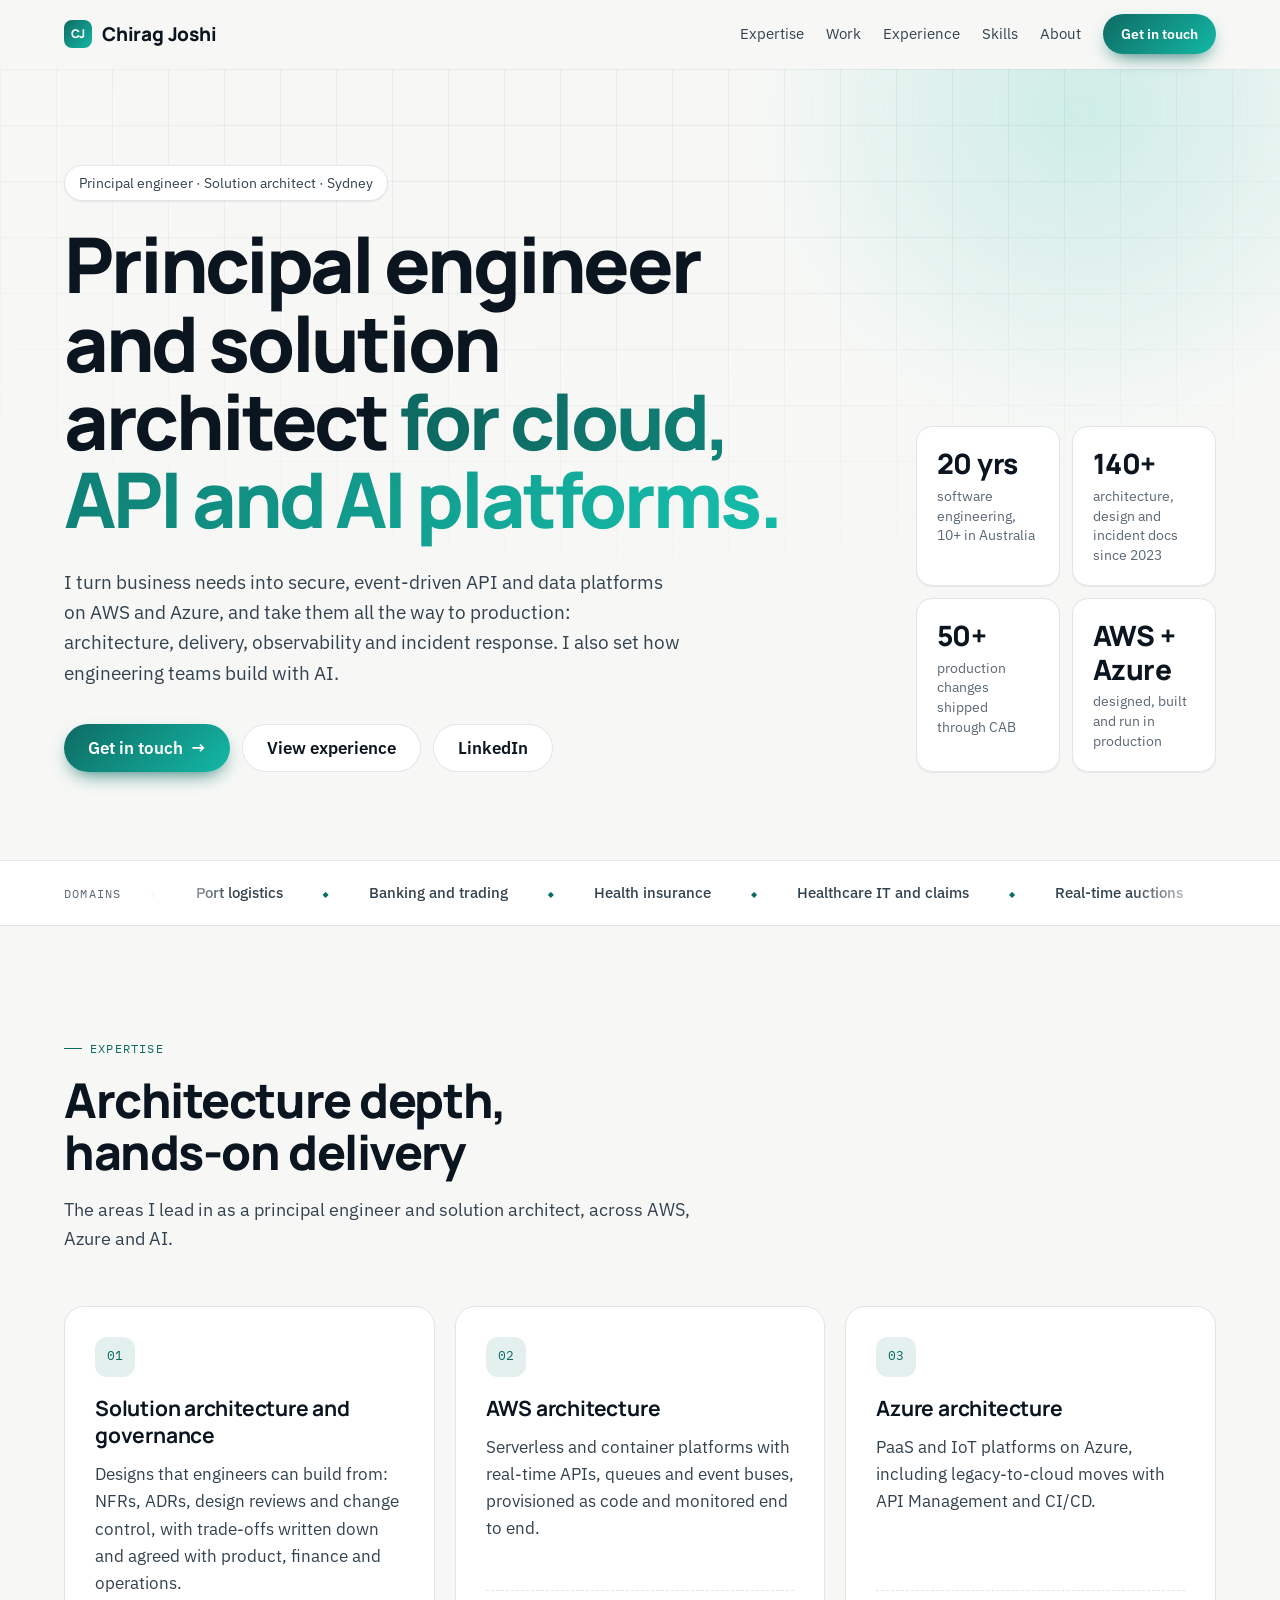
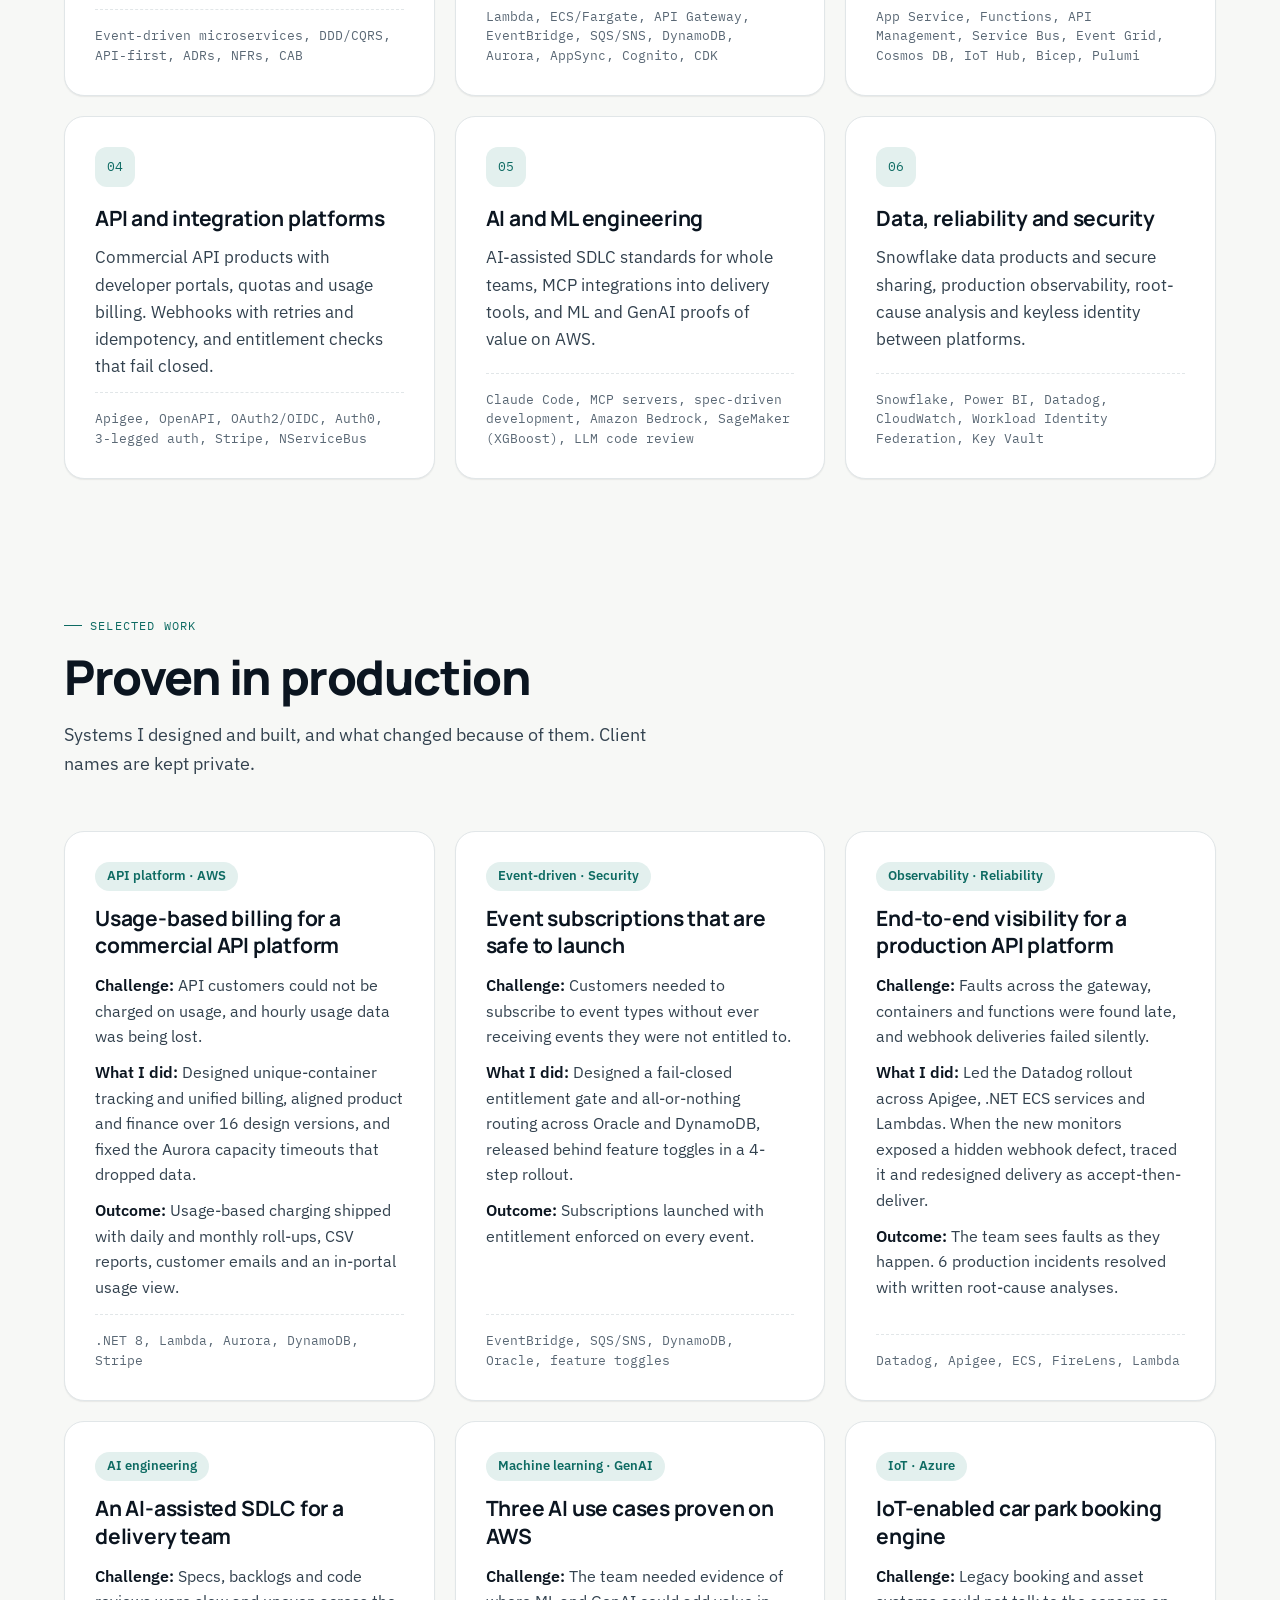
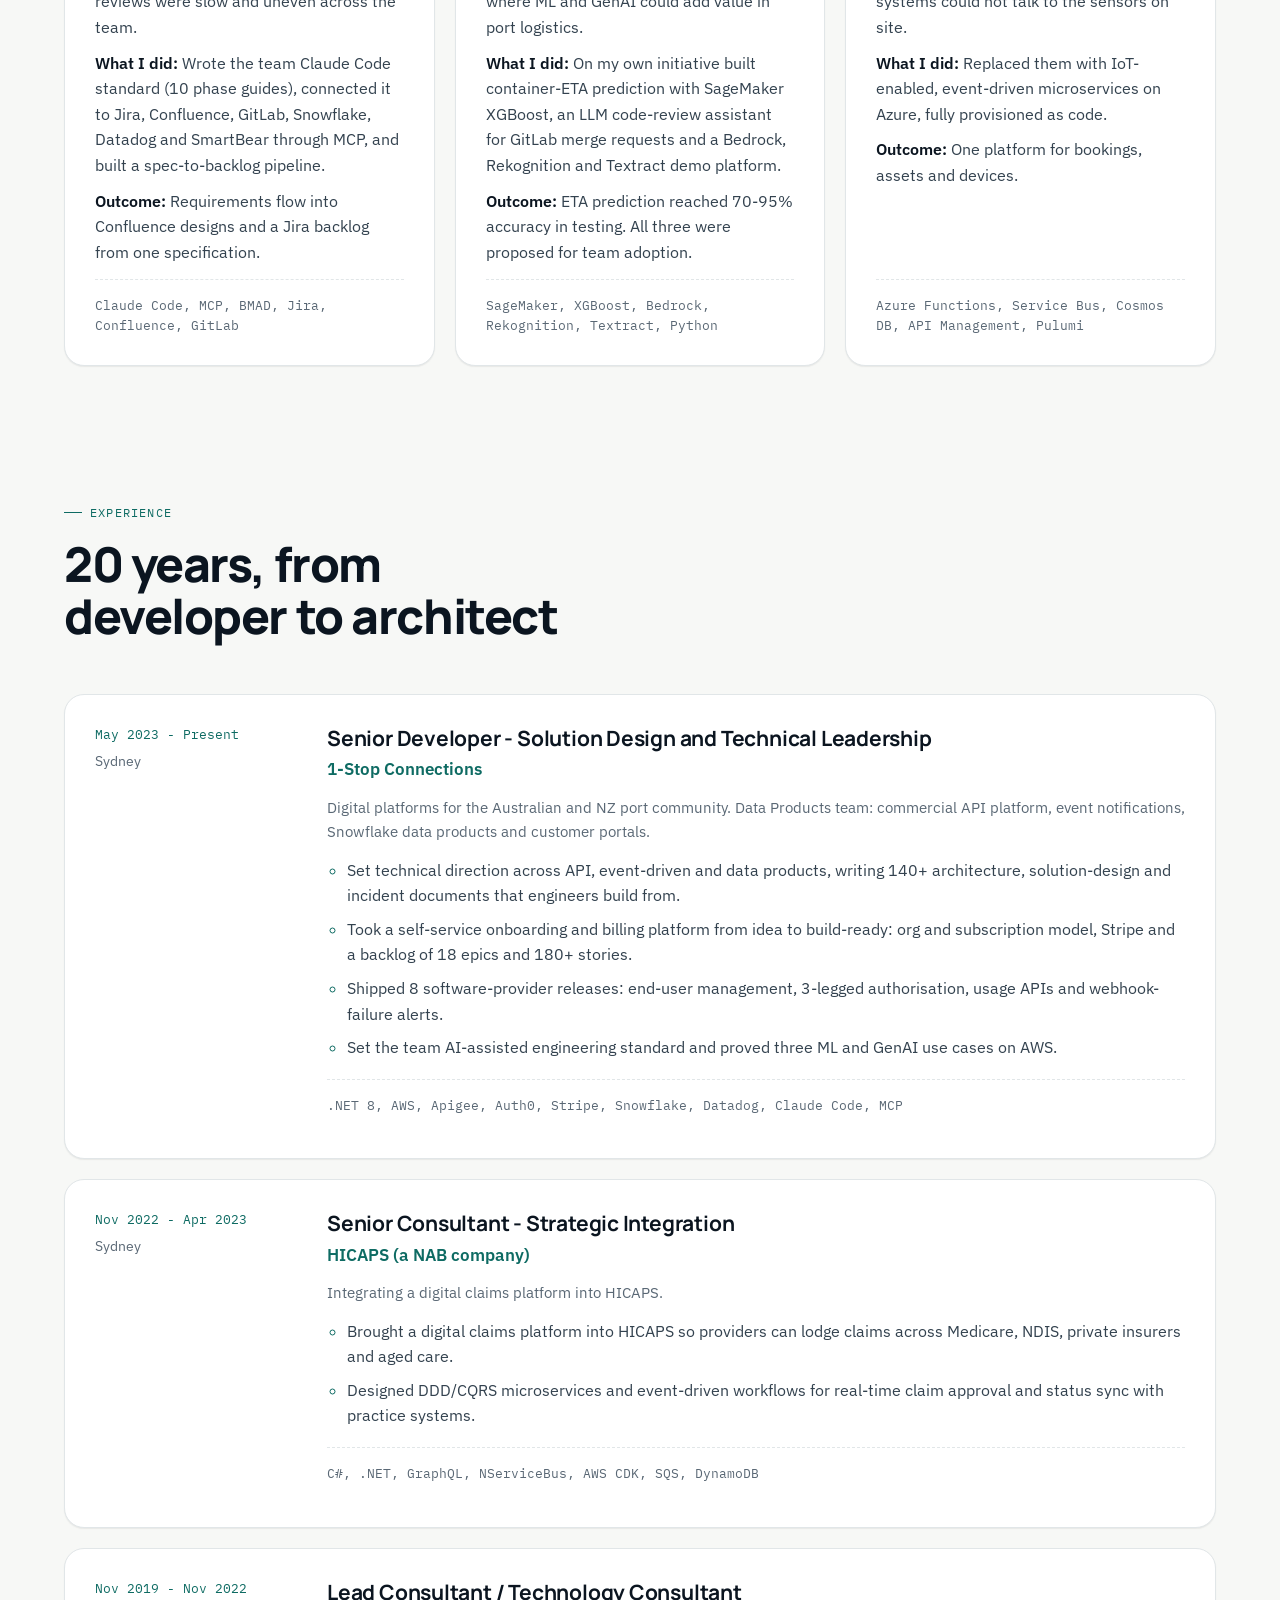
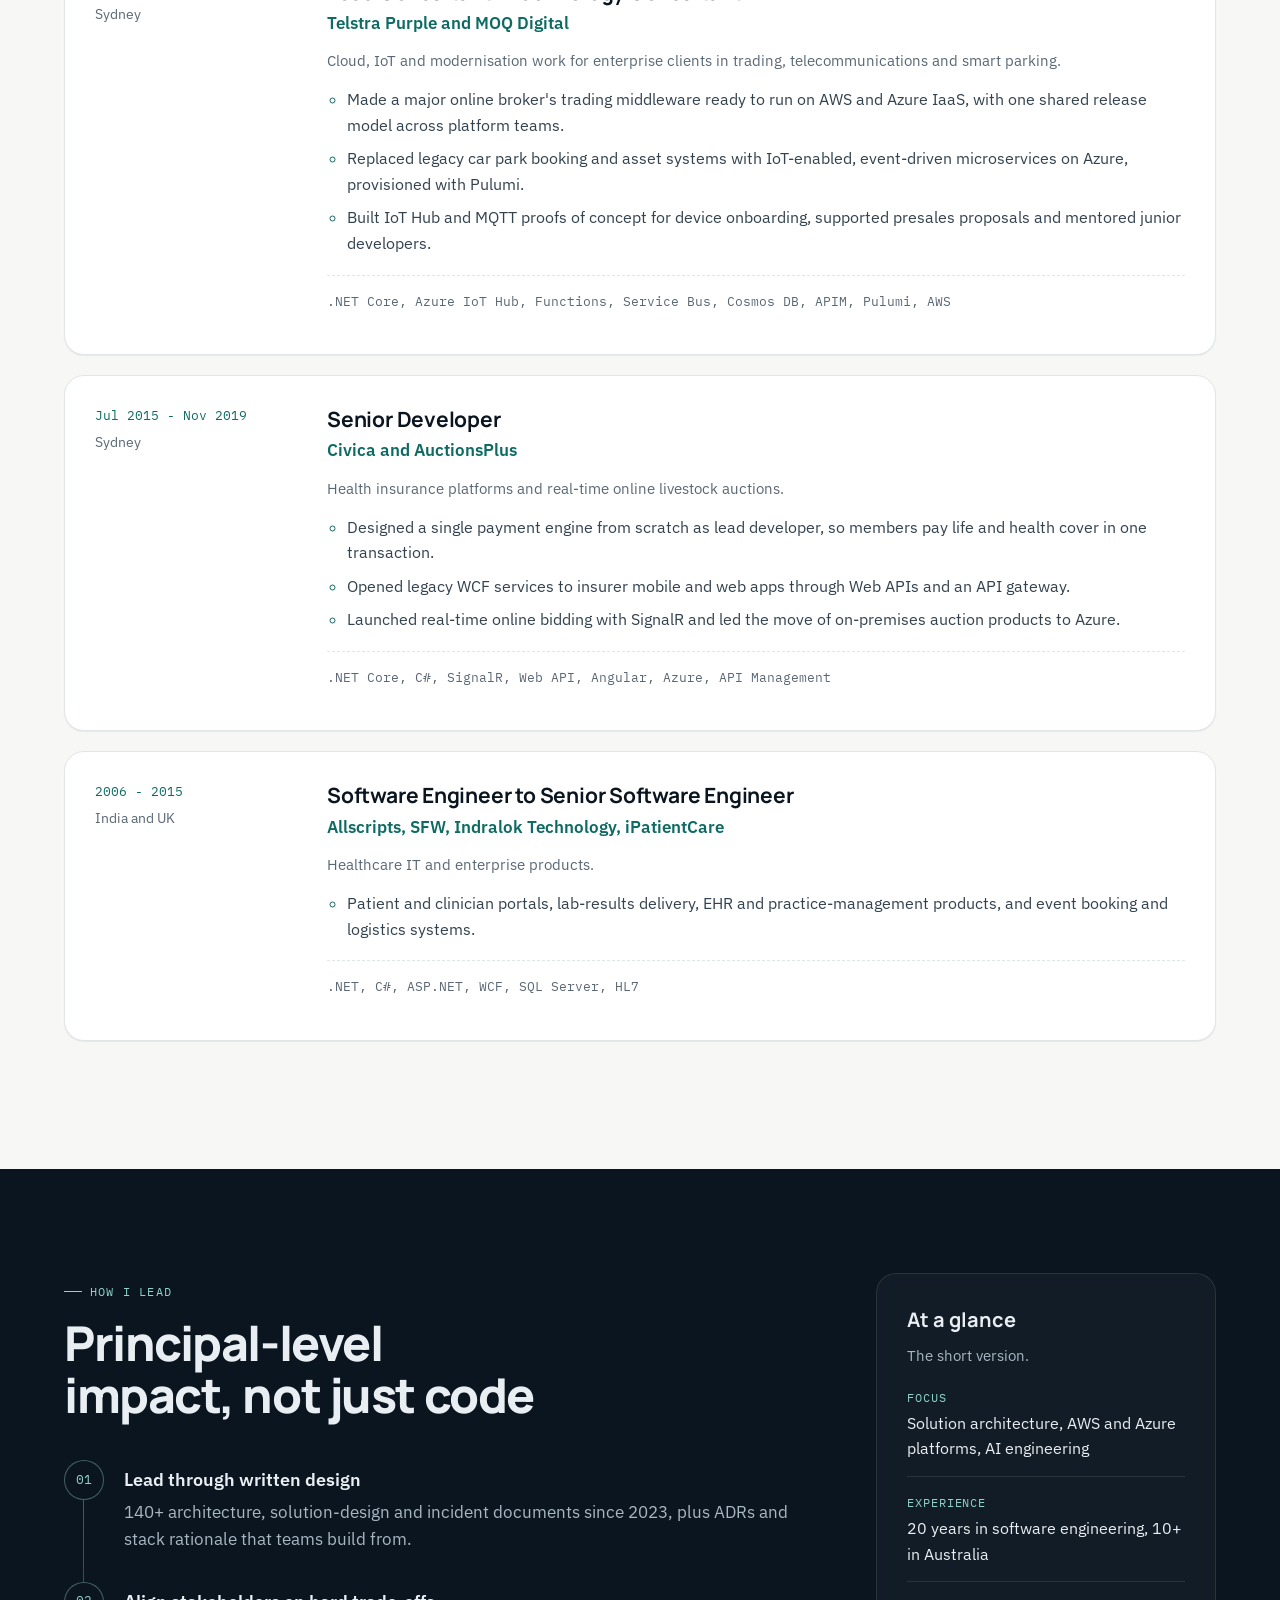
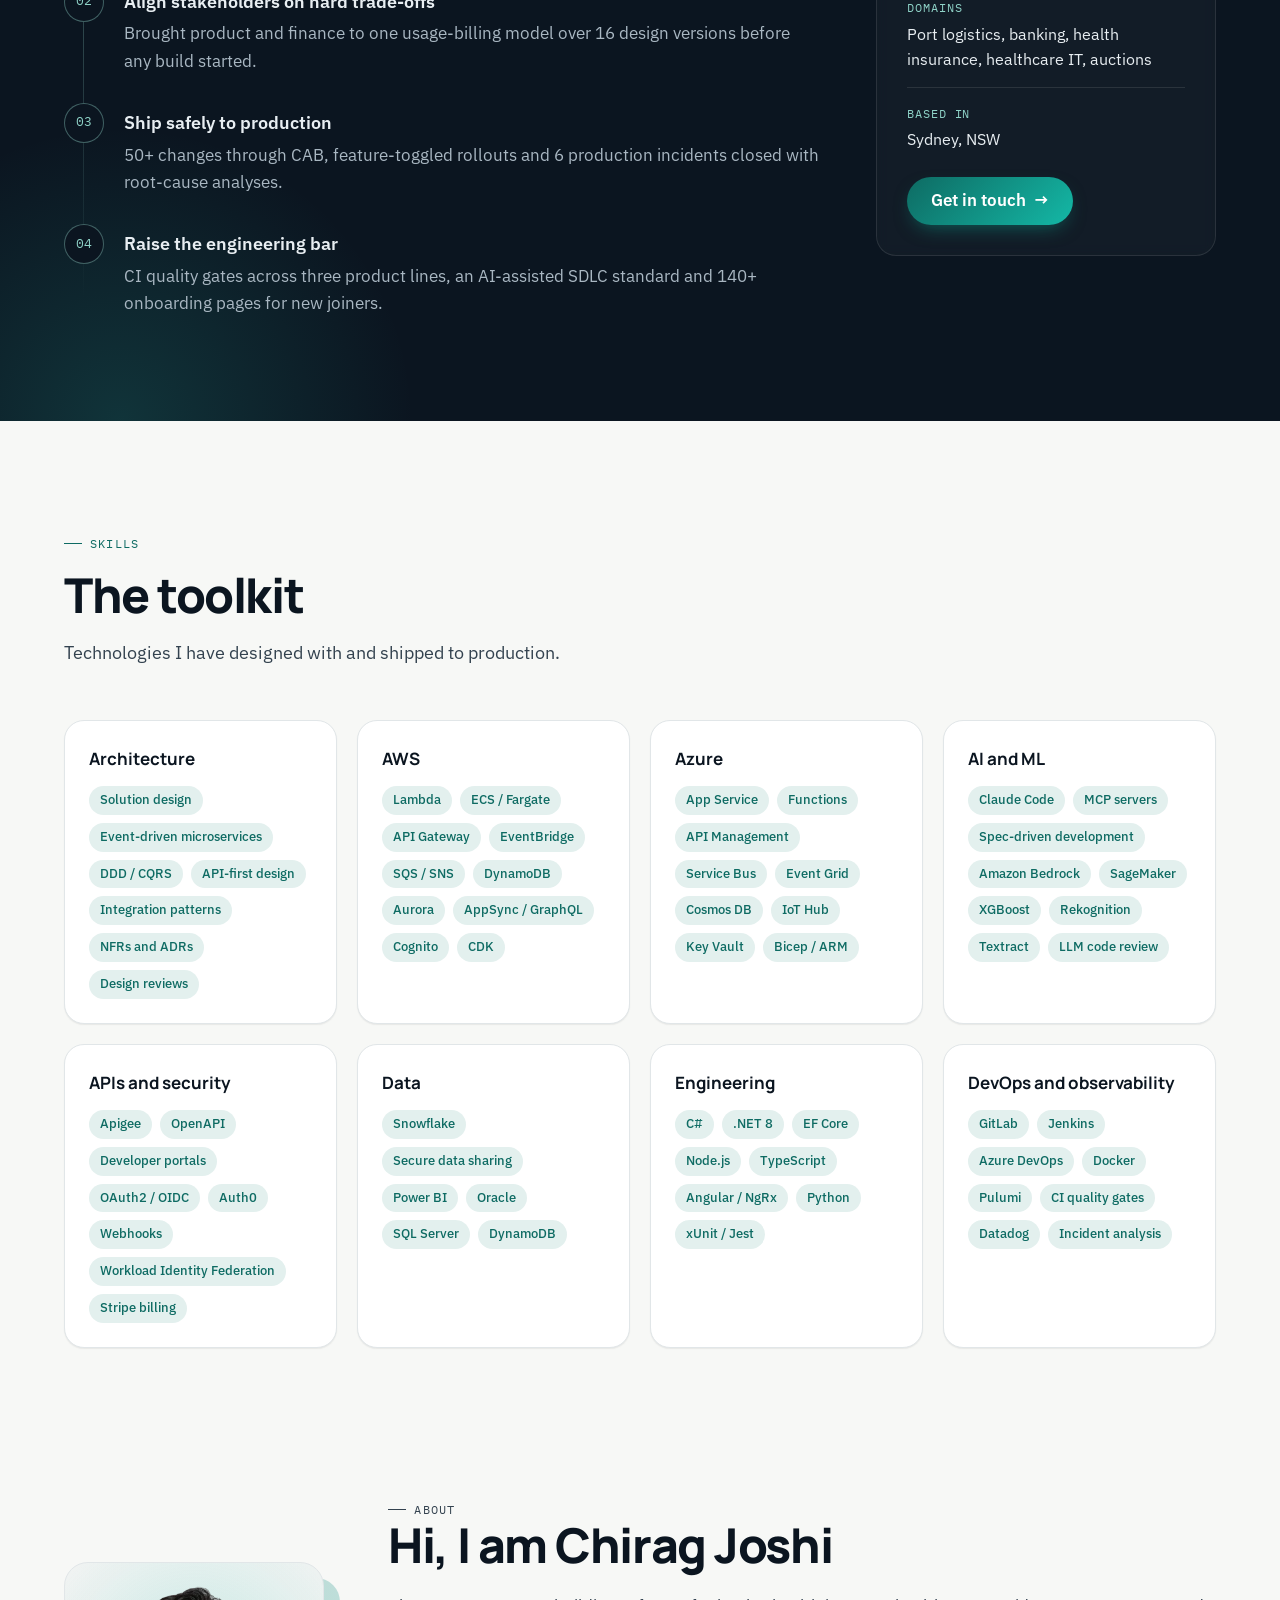
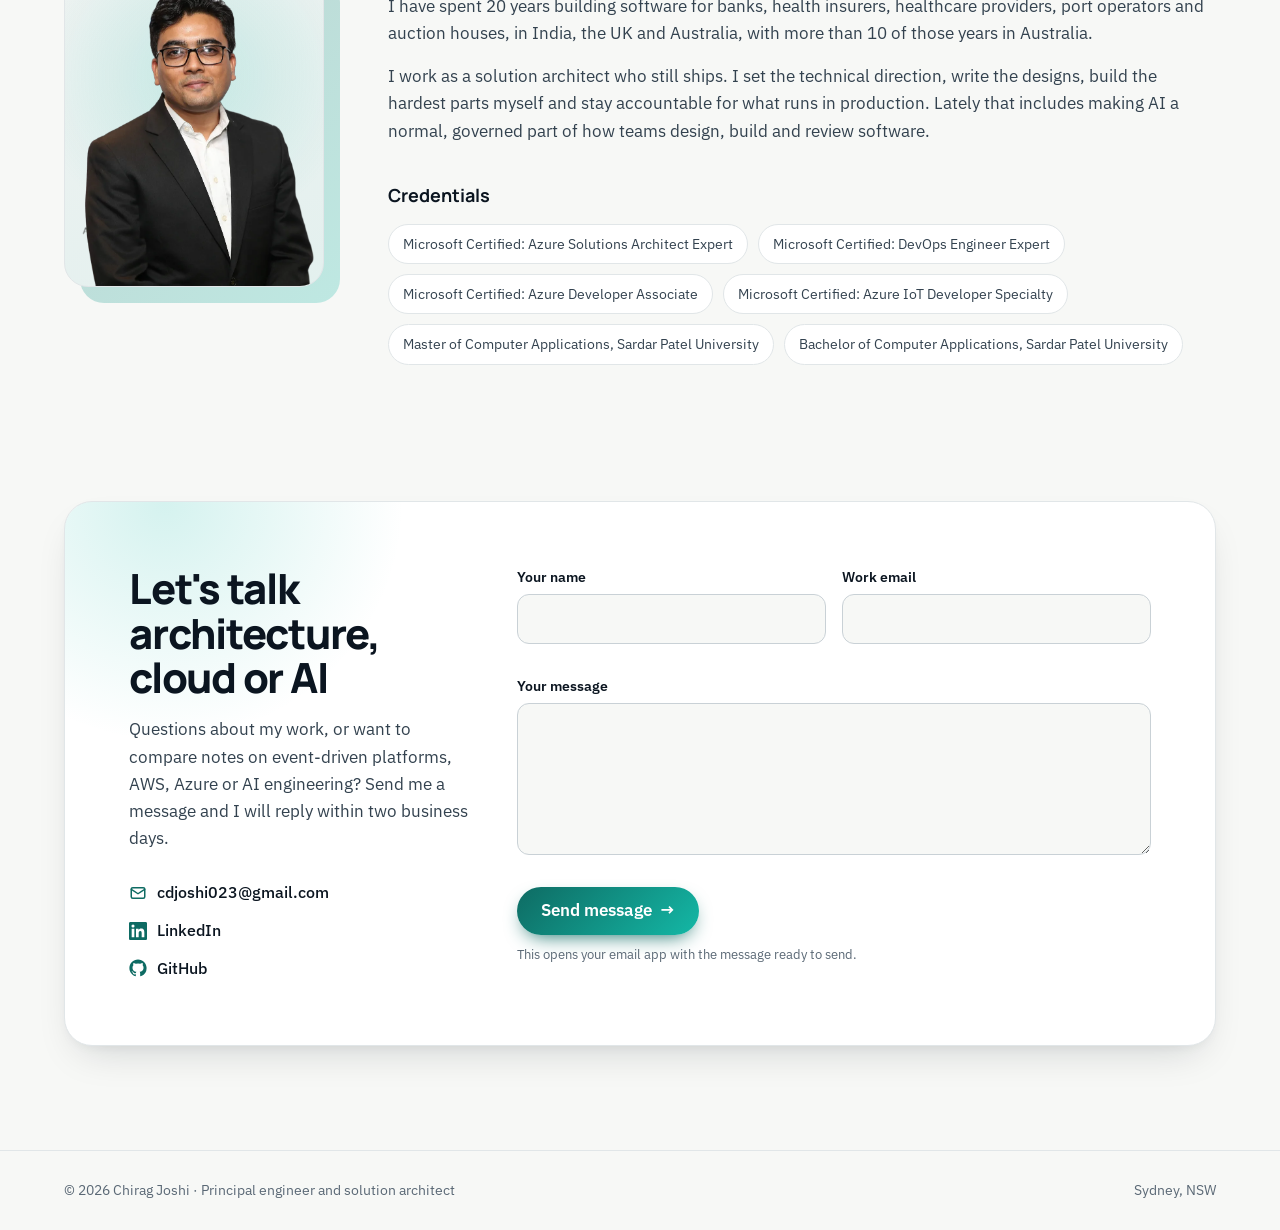
==== commit 07116281: "Deploy site" ====
--- a/index.html
+++ b/index.html
@@ -1 +1 @@
-<!DOCTYPE html><html lang="en"><head><meta charset="utf-8"><meta name="viewport" content="width=device-width, initial-scale=1"><title>Chirag Joshi - Principal Engineer and Solution Architect | AWS, Azure, AI</title><meta name="description" content="Portfolio of Chirag Joshi, principal engineer and solution architect in Sydney. 20 years building event-driven API, data and AI platforms on AWS and Azure. Open to contract and permanent roles."><link rel="canonical" href="https://cdjoshi23.github.io/"><link rel="icon" type="image/svg+xml" href="/favicon.svg"><link rel="sitemap" href="/sitemap-index.xml"><link rel="alternate" type="application/rss+xml" title="Chirag Joshi blog" href="/rss.xml"><meta property="og:type" content="website"><meta property="og:url" content="https://cdjoshi23.github.io/"><meta property="og:title" content="Chirag Joshi - Principal Engineer and Solution Architect | AWS, Azure, AI"><meta property="og:description" content="Portfolio of Chirag Joshi, principal engineer and solution architect in Sydney. 20 years building event-driven API, data and AI platforms on AWS and Azure. Open to contract and permanent roles."><meta property="og:image" content="https://cdjoshi23.github.io/images/chirag.png"><meta name="twitter:card" content="summary"><link rel="preconnect" href="https://fonts.googleapis.com"><link rel="preconnect" href="https://fonts.gstatic.com" crossorigin><link rel="stylesheet" href="https://fonts.googleapis.com/css2?family=Manrope:wght@600;700;800&family=IBM+Plex+Sans:wght@400;500;600&family=IBM+Plex+Mono:wght@500&display=swap"><link rel="stylesheet" href="/_astro/BaseLayout.DD0VtowC.css"></head><body><header class="site-header"><nav class="wrap site-nav" aria-label="Main"><a href="/" class="brand"><span class="brand-mark" aria-hidden="true">CJ</span>Chirag Joshi</a><div class="nav-links"><a href="/#expertise">Expertise</a><a href="/#work">Work</a><a href="/#experience">Experience</a><a href="/#skills">Skills</a><a href="/#about">About</a><a href="/#contact" class="btn btn-primary">Get in touch</a></div></nav></header><main><div class="hero-shell"><section id="top" class="wrap hero"><div class="hero-main" data-reveal><p class="badge"><span class="badge-dot" aria-hidden="true"></span>Open to contract and permanent roles · Sydney · Remote or hybrid</p><h1>Principal engineer and solution architect <span class="gradient-text">for cloud, API and AI platforms.</span></h1><p class="hero-lede">I turn business needs into secure, event-driven API and data platforms on AWS and Azure, and take them all the way to production: architecture, delivery, observability and incident response. I also set how engineering teams build with AI.</p><div class="hero-actions"><a href="#contact" class="btn btn-primary">Get in touch <span class="arrow" aria-hidden="true">→</span></a><a href="#experience" class="btn btn-ghost">View experience</a><a href="https://linkedin.com/in/cdjoshi" class="btn btn-ghost">LinkedIn</a></div></div><div class="stats" data-reveal><div class="stat"><p class="stat-value">20 yrs</p><p class="stat-label">software engineering, 10+ in Australia</p></div><div class="stat"><p class="stat-value">140+</p><p class="stat-label">architecture, design and incident docs since 2023</p></div><div class="stat"><p class="stat-value">50+</p><p class="stat-label">production changes shipped through CAB</p></div><div class="stat"><p class="stat-value">AWS + Azure</p><p class="stat-label">designed, built and run in production</p></div></div></section></div><section class="industries" aria-label="Domains"><div class="wrap"><span class="industries-label">Domains</span><div class="marquee"><div class="marquee-track"><span>Port logistics</span><span>Banking and trading</span><span>Health insurance</span><span>Healthcare IT and claims</span><span>Real-time auctions</span><span>IoT platforms</span><span aria-hidden="true">Port logistics</span><span aria-hidden="true">Banking and trading</span><span aria-hidden="true">Health insurance</span><span aria-hidden="true">Healthcare IT and claims</span><span aria-hidden="true">Real-time auctions</span><span aria-hidden="true">IoT platforms</span></div></div></div></section><section id="expertise" class="wrap section"><p class="eyebrow">Expertise</p><h2 class="section-title" data-reveal>Architecture depth, hands-on delivery</h2><p class="section-intro" data-reveal>The areas I lead in as a principal engineer and solution architect, across AWS, Azure and AI.</p><div class="grid grid-services"><article class="card" data-reveal><p class="card-num">01</p><h3>Solution architecture and governance</h3><p class="card-body">Designs that engineers can build from: NFRs, ADRs, design reviews and change control, with trade-offs written down and agreed with product, finance and operations.</p><p class="card-foot">Event-driven microservices, DDD/CQRS, API-first, ADRs, NFRs, CAB</p></article><article class="card" data-reveal><p class="card-num">02</p><h3>AWS architecture</h3><p class="card-body">Serverless and container platforms with real-time APIs, queues and event buses, provisioned as code and monitored end to end.</p><p class="card-foot">Lambda, ECS/Fargate, API Gateway, EventBridge, SQS/SNS, DynamoDB, Aurora, AppSync, Cognito, CDK</p></article><article class="card" data-reveal><p class="card-num">03</p><h3>Azure architecture</h3><p class="card-body">PaaS and IoT platforms on Azure, including legacy-to-cloud moves with API Management and CI/CD.</p><p class="card-foot">App Service, Functions, API Management, Service Bus, Event Grid, Cosmos DB, IoT Hub, Bicep, Pulumi</p></article><article class="card" data-reveal><p class="card-num">04</p><h3>API and integration platforms</h3><p class="card-body">Commercial API products with developer portals, quotas and usage billing. Webhooks with retries and idempotency, and entitlement checks that fail closed.</p><p class="card-foot">Apigee, OpenAPI, OAuth2/OIDC, Auth0, 3-legged auth, Stripe, NServiceBus</p></article><article class="card" data-reveal><p class="card-num">05</p><h3>AI and ML engineering</h3><p class="card-body">AI-assisted SDLC standards for whole teams, MCP integrations into delivery tools, and ML and GenAI proofs of value on AWS.</p><p class="card-foot">Claude Code, MCP servers, spec-driven development, Amazon Bedrock, SageMaker (XGBoost), LLM code review</p></article><article class="card" data-reveal><p class="card-num">06</p><h3>Data, reliability and security</h3><p class="card-body">Snowflake data products and secure sharing, production observability, root-cause analysis and keyless identity between platforms.</p><p class="card-foot">Snowflake, Power BI, Datadog, CloudWatch, Workload Identity Federation, Key Vault</p></article></div></section><section id="work" class="wrap section"><p class="eyebrow">Selected work</p><h2 class="section-title" data-reveal>Proven in production</h2><p class="section-intro" data-reveal>Systems I designed and built, and what changed because of them. Client names are kept private.</p><div class="grid grid-cases"><article class="card case" data-reveal><p class="tag">API platform · AWS</p><h3>Usage-based billing for a commercial API platform</h3><div class="case-detail"><p><b>Challenge: </b><span>API customers could not be charged on usage, and hourly usage data was being lost.</span></p><p><b>What I did: </b><span>Designed unique-container tracking and unified billing, aligned product and finance over 16 design versions, and fixed the Aurora capacity timeouts that dropped data.</span></p><p><b>Outcome: </b><span>Usage-based charging shipped with daily and monthly roll-ups, CSV reports, customer emails and an in-portal usage view.</span></p></div><p class="card-foot">.NET 8, Lambda, Aurora, DynamoDB, Stripe</p></article><article class="card case" data-reveal><p class="tag">Event-driven · Security</p><h3>Event subscriptions that are safe to launch</h3><div class="case-detail"><p><b>Challenge: </b><span>Customers needed to subscribe to event types without ever receiving events they were not entitled to.</span></p><p><b>What I did: </b><span>Designed a fail-closed entitlement gate and all-or-nothing routing across Oracle and DynamoDB, released behind feature toggles in a 4-step rollout.</span></p><p><b>Outcome: </b><span>Subscriptions launched with entitlement enforced on every event.</span></p></div><p class="card-foot">EventBridge, SQS/SNS, DynamoDB, Oracle, feature toggles</p></article><article class="card case" data-reveal><p class="tag">Observability · Reliability</p><h3>End-to-end visibility for a production API platform</h3><div class="case-detail"><p><b>Challenge: </b><span>Faults across the gateway, containers and functions were found late, and webhook deliveries failed silently.</span></p><p><b>What I did: </b><span>Led the Datadog rollout across Apigee, .NET ECS services and Lambdas. When the new monitors exposed a hidden webhook defect, traced it and redesigned delivery as accept-then-deliver.</span></p><p><b>Outcome: </b><span>The team sees faults as they happen. 6 production incidents resolved with written root-cause analyses.</span></p></div><p class="card-foot">Datadog, Apigee, ECS, FireLens, Lambda</p></article><article class="card case" data-reveal><p class="tag">AI engineering</p><h3>An AI-assisted SDLC for a delivery team</h3><div class="case-detail"><p><b>Challenge: </b><span>Specs, backlogs and code reviews were slow and uneven across the team.</span></p><p><b>What I did: </b><span>Wrote the team Claude Code standard (10 phase guides), connected it to Jira, Confluence, GitLab, Snowflake, Datadog and SmartBear through MCP, and built a spec-to-backlog pipeline.</span></p><p><b>Outcome: </b><span>Requirements flow into Confluence designs and a Jira backlog from one specification.</span></p></div><p class="card-foot">Claude Code, MCP, BMAD, Jira, Confluence, GitLab</p></article><article class="card case" data-reveal><p class="tag">Machine learning · GenAI</p><h3>Three AI use cases proven on AWS</h3><div class="case-detail"><p><b>Challenge: </b><span>The team needed evidence of where ML and GenAI could add value in port logistics.</span></p><p><b>What I did: </b><span>On my own initiative built container-ETA prediction with SageMaker XGBoost, an LLM code-review assistant for GitLab merge requests and a Bedrock, Rekognition and Textract demo platform.</span></p><p><b>Outcome: </b><span>ETA prediction reached 70-95% accuracy in testing. All three were proposed for team adoption.</span></p></div><p class="card-foot">SageMaker, XGBoost, Bedrock, Rekognition, Textract, Python</p></article><article class="card case" data-reveal><p class="tag">IoT · Azure</p><h3>IoT-enabled car park booking engine</h3><div class="case-detail"><p><b>Challenge: </b><span>Legacy booking and asset systems could not talk to the sensors on site.</span></p><p><b>What I did: </b><span>Replaced them with IoT-enabled, event-driven microservices on Azure, fully provisioned as code.</span></p><p><b>Outcome: </b><span>One platform for bookings, assets and devices.</span></p></div><p class="card-foot">Azure Functions, Service Bus, Cosmos DB, API Management, Pulumi</p></article></div></section><section id="experience" class="wrap section"><p class="eyebrow">Experience</p><h2 class="section-title" data-reveal>20 years, from developer to architect</h2><ol class="timeline"><li class="timeline-item" data-reveal><div class="timeline-when"><p class="timeline-period">May 2023 - Present</p><p class="timeline-place">Sydney</p></div><div class="timeline-body"><h3>Senior Developer - Solution Design and Technical Leadership</h3><p class="timeline-org">1-Stop Connections</p><p class="timeline-summary">Digital platforms for the Australian and NZ port community. Data Products team: commercial API platform, event notifications, Snowflake data products and customer portals.</p><ul><li>Set technical direction across API, event-driven and data products, writing 140+ architecture, solution-design and incident documents that engineers build from.</li><li>Took a self-service onboarding and billing platform from idea to build-ready: org and subscription model, Stripe and a backlog of 18 epics and 180+ stories.</li><li>Shipped 8 software-provider releases: end-user management, 3-legged authorisation, usage APIs and webhook-failure alerts.</li><li>Set the team AI-assisted engineering standard and proved three ML and GenAI use cases on AWS.</li></ul><p class="card-foot">.NET 8, AWS, Apigee, Auth0, Stripe, Snowflake, Datadog, Claude Code, MCP</p></div></li><li class="timeline-item" data-reveal><div class="timeline-when"><p class="timeline-period">Nov 2022 - Apr 2023</p><p class="timeline-place">Sydney</p></div><div class="timeline-body"><h3>Senior Consultant - Strategic Integration</h3><p class="timeline-org">HICAPS (a NAB company)</p><p class="timeline-summary">Integrating a digital claims platform into HICAPS.</p><ul><li>Brought a digital claims platform into HICAPS so providers can lodge claims across Medicare, NDIS, private insurers and aged care.</li><li>Designed DDD/CQRS microservices and event-driven workflows for real-time claim approval and status sync with practice systems.</li></ul><p class="card-foot">C#, .NET, GraphQL, NServiceBus, AWS CDK, SQS, DynamoDB</p></div></li><li class="timeline-item" data-reveal><div class="timeline-when"><p class="timeline-period">Nov 2019 - Nov 2022</p><p class="timeline-place">Sydney</p></div><div class="timeline-body"><h3>Lead Consultant / Technology Consultant</h3><p class="timeline-org">Telstra Purple and MOQ Digital</p><p class="timeline-summary">Cloud, IoT and modernisation work for enterprise clients in trading, telecommunications and smart parking.</p><ul><li>Made a major online broker&#39;s trading middleware ready to run on AWS and Azure IaaS, with one shared release model across platform teams.</li><li>Replaced legacy car park booking and asset systems with IoT-enabled, event-driven microservices on Azure, provisioned with Pulumi.</li><li>Built IoT Hub and MQTT proofs of concept for device onboarding, supported presales proposals and mentored junior developers.</li></ul><p class="card-foot">.NET Core, Azure IoT Hub, Functions, Service Bus, Cosmos DB, APIM, Pulumi, AWS</p></div></li><li class="timeline-item" data-reveal><div class="timeline-when"><p class="timeline-period">Jul 2015 - Nov 2019</p><p class="timeline-place">Sydney</p></div><div class="timeline-body"><h3>Senior Developer</h3><p class="timeline-org">Civica and AuctionsPlus</p><p class="timeline-summary">Health insurance platforms and real-time online livestock auctions.</p><ul><li>Designed a single payment engine from scratch as lead developer, so members pay life and health cover in one transaction.</li><li>Opened legacy WCF services to insurer mobile and web apps through Web APIs and an API gateway.</li><li>Launched real-time online bidding with SignalR and led the move of on-premises auction products to Azure.</li></ul><p class="card-foot">.NET Core, C#, SignalR, Web API, Angular, Azure, API Management</p></div></li><li class="timeline-item" data-reveal><div class="timeline-when"><p class="timeline-period">2006 - 2015</p><p class="timeline-place">India and UK</p></div><div class="timeline-body"><h3>Software Engineer to Senior Software Engineer</h3><p class="timeline-org">Allscripts, SFW, Indralok Technology, iPatientCare</p><p class="timeline-summary">Healthcare IT and enterprise products.</p><ul><li>Patient and clinician portals, lab-results delivery, EHR and practice-management products, and event booking and logistics systems.</li></ul><p class="card-foot">.NET, C#, ASP.NET, WCF, SQL Server, HL7</p></div></li></ol></section><section class="how" aria-labelledby="leadership"><div class="wrap"><div class="how-main"><p class="eyebrow">How I lead</p><h2 class="section-title" id="leadership" data-reveal>Principal-level impact, not just code</h2><ol class="steps"><li data-reveal><span class="step-num">01</span><div><p class="step-title">Lead through written design</p><p class="step-body">140+ architecture, solution-design and incident documents since 2023, plus ADRs and stack rationale that teams build from.</p></div></li><li data-reveal><span class="step-num">02</span><div><p class="step-title">Align stakeholders on hard trade-offs</p><p class="step-body">Brought product and finance to one usage-billing model over 16 design versions before any build started.</p></div></li><li data-reveal><span class="step-num">03</span><div><p class="step-title">Ship safely to production</p><p class="step-body">50+ changes through CAB, feature-toggled rollouts and 6 production incidents closed with root-cause analyses.</p></div></li><li data-reveal><span class="step-num">04</span><div><p class="step-title">Raise the engineering bar</p><p class="step-body">CI quality gates across three product lines, an AI-assisted SDLC standard and 140+ onboarding pages for new joiners.</p></div></li></ol></div><div class="paperwork" data-reveal><h3>At a glance</h3><p class="paperwork-intro">For recruiters and hiring managers.</p><dl class="glance"><div><dt>Target roles</dt><dd>Principal Engineer, Solution Architect, AWS or Azure Cloud Architect, AI Engineering Lead</dd></div><div><dt>Engagement</dt><dd>Contract or permanent</dd></div><div><dt>Location</dt><dd>Sydney based. Remote or hybrid across Sydney, Melbourne and Brisbane</dd></div><div><dt>References</dt><dd>Available on request</dd></div></dl><a href="#contact" class="btn btn-primary glance-cta">Talk about a role <span class="arrow" aria-hidden="true">→</span></a></div></div></section><section id="skills" class="wrap section"><p class="eyebrow">Skills</p><h2 class="section-title" data-reveal>The toolkit</h2><p class="section-intro" data-reveal>Technologies I have designed with and shipped to production.</p><div class="skills-grid"><div class="skill-group" data-reveal><h3>Architecture</h3><ul><li>Solution design</li><li>Event-driven microservices</li><li>DDD / CQRS</li><li>API-first design</li><li>Integration patterns</li><li>NFRs and ADRs</li><li>Design reviews</li></ul></div><div class="skill-group" data-reveal><h3>AWS</h3><ul><li>Lambda</li><li>ECS / Fargate</li><li>API Gateway</li><li>EventBridge</li><li>SQS / SNS</li><li>DynamoDB</li><li>Aurora</li><li>AppSync / GraphQL</li><li>Cognito</li><li>CDK</li></ul></div><div class="skill-group" data-reveal><h3>Azure</h3><ul><li>App Service</li><li>Functions</li><li>API Management</li><li>Service Bus</li><li>Event Grid</li><li>Cosmos DB</li><li>IoT Hub</li><li>Key Vault</li><li>Bicep / ARM</li></ul></div><div class="skill-group" data-reveal><h3>AI and ML</h3><ul><li>Claude Code</li><li>MCP servers</li><li>Spec-driven development</li><li>Amazon Bedrock</li><li>SageMaker</li><li>XGBoost</li><li>Rekognition</li><li>Textract</li><li>LLM code review</li></ul></div><div class="skill-group" data-reveal><h3>APIs and security</h3><ul><li>Apigee</li><li>OpenAPI</li><li>Developer portals</li><li>OAuth2 / OIDC</li><li>Auth0</li><li>Webhooks</li><li>Workload Identity Federation</li><li>Stripe billing</li></ul></div><div class="skill-group" data-reveal><h3>Data</h3><ul><li>Snowflake</li><li>Secure data sharing</li><li>Power BI</li><li>Oracle</li><li>SQL Server</li><li>DynamoDB</li></ul></div><div class="skill-group" data-reveal><h3>Engineering</h3><ul><li>C#</li><li>.NET 8</li><li>EF Core</li><li>Node.js</li><li>TypeScript</li><li>Angular / NgRx</li><li>Python</li><li>xUnit / Jest</li></ul></div><div class="skill-group" data-reveal><h3>DevOps and observability</h3><ul><li>GitLab</li><li>Jenkins</li><li>Azure DevOps</li><li>Docker</li><li>Pulumi</li><li>CI quality gates</li><li>Datadog</li><li>Incident analysis</li></ul></div></div></section><section id="about" class="wrap about"><div class="about-photo" data-reveal><div class="photo photo-portrait"><picture><source srcset="/images/chirag.webp" type="image/webp"><img src="/images/chirag.png" alt="Chirag Joshi" width="800" height="992" loading="lazy" decoding="async"></picture></div></div><div class="about-main"><p class="eyebrow">About</p><h2 class="section-title" data-reveal>Hi, I am Chirag Joshi</h2><p>I have spent 20 years building software for banks, health insurers, healthcare providers, port operators and auction houses, in India, the UK and Australia, with more than 10 of those years in Australia.</p><p>I work as a solution architect who still ships. I set the technical direction, write the designs, build the hardest parts myself and stay accountable for what runs in production. Lately that includes making AI a normal, governed part of how teams design, build and review software.</p><h3>Credentials</h3><ul class="creds"><li>Microsoft Certified: Azure Solutions Architect Expert</li><li>Microsoft Certified: DevOps Engineer Expert</li><li>Microsoft Certified: Azure Developer Associate</li><li>Microsoft Certified: Azure IoT Developer Specialty</li><li>Master of Computer Applications, Sardar Patel University</li><li>Bachelor of Computer Applications, Sardar Patel University</li></ul></div></section><section id="contact" class="wrap contact"><div class="contact-card" data-reveal><div class="contact-main"><h2 class="section-title">Hiring a principal engineer or architect?</h2><p>I am open to contract and permanent roles in solution architecture, principal engineering, cloud architecture and AI engineering. Send me the details and I will reply within two business days.</p><div class="contact-links"><a href="mailto:cdjoshi023@gmail.com"><svg aria-hidden="true" width="18" height="18" viewBox="0 0 24 24" fill="none" stroke="currentColor" stroke-width="2" stroke-linecap="round" stroke-linejoin="round"><rect x="3" y="5" width="18" height="14" rx="2"></rect><path d="M3 7l9 6 9-6"></path></svg>cdjoshi023@gmail.com</a><a href="https://linkedin.com/in/cdjoshi"><svg aria-hidden="true" width="18" height="18" viewBox="0 0 24 24" fill="currentColor"><path d="M20.45 20.45h-3.56v-5.57c0-1.33-.02-3.04-1.85-3.04-1.85 0-2.14 1.45-2.14 2.94v5.67H9.34V9h3.42v1.56h.05c.48-.9 1.64-1.85 3.37-1.85 3.6 0 4.27 2.37 4.27 5.46v6.28zM5.34 7.43a2.06 2.06 0 1 1 0-4.13 2.06 2.06 0 0 1 0 4.13zM7.12 20.45H3.56V9h3.56v11.45zM22.22 0H1.77C.79 0 0 .77 0 1.73v20.54C0 23.23.79 24 1.77 24h20.45c.98 0 1.78-.77 1.78-1.73V1.73C24 .77 23.2 0 22.22 0z"></path></svg>LinkedIn</a><a href="https://github.com/cdjoshi23"><svg aria-hidden="true" width="18" height="18" viewBox="0 0 24 24" fill="currentColor"><path d="M12 .5C5.65.5.5 5.65.5 12c0 5.08 3.29 9.39 7.86 10.91.58.1.79-.25.79-.56v-1.97c-3.2.7-3.87-1.54-3.87-1.54-.52-1.33-1.28-1.68-1.28-1.68-1.04-.71.08-.7.08-.7 1.15.08 1.76 1.18 1.76 1.18 1.03 1.76 2.69 1.25 3.35.96.1-.75.4-1.25.73-1.54-2.55-.29-5.24-1.28-5.24-5.69 0-1.26.45-2.29 1.18-3.09-.12-.29-.51-1.46.11-3.04 0 0 .97-.31 3.17 1.18a11 11 0 0 1 5.77 0c2.2-1.49 3.17-1.18 3.17-1.18.63 1.58.23 2.75.11 3.04.74.8 1.18 1.83 1.18 3.09 0 4.42-2.69 5.39-5.26 5.68.41.36.78 1.06.78 2.14v3.17c0 .31.21.67.8.56A11.5 11.5 0 0 0 23.5 12C23.5 5.65 18.35.5 12 .5z"></path></svg>GitHub</a></div></div><form class="contact-form" id="contact-form" data-email="cdjoshi023@gmail.com"><div class="field"><label for="f-name">Your name</label><input id="f-name" name="name" type="text" autocomplete="name" required></div><div class="field"><label for="f-email">Work email</label><input id="f-email" name="email" type="email" autocomplete="email" required></div><div class="field field-wide"><label for="f-need">Tell me about the role</label><textarea id="f-need" name="need" rows="5" required></textarea></div><div class="field-wide"><button type="submit" class="btn btn-primary">Send message <span class="arrow" aria-hidden="true">→</span></button><p class="form-note">This opens your email app with the message ready to send.</p></div></form></div></section><script type="module">var e=document.getElementById(`contact-form`);e?.addEventListener(`submit`,t=>{t.preventDefault();let n=new FormData(e),r=String(n.get(`name`)),i=`Role enquiry from ${r}`,a=`${n.get(`need`)}\n\n${r}\n${n.get(`email`)}`;window.location.href=`mailto:${e.dataset.email}?subject=${encodeURIComponent(i)}&body=${encodeURIComponent(a)}`});</script></main><footer class="site-footer"><div class="wrap"><span>© 2026 Chirag Joshi · Principal engineer and solution architect</span><span>Sydney, NSW · Remote or hybrid across Australia</span></div></footer><script type="module">var e=document.querySelector(`.site-header`),t=()=>e?.classList.toggle(`scrolled`,window.scrollY>8);window.addEventListener(`scroll`,t,{passive:!0}),t();var n=document.querySelectorAll(`[data-reveal]`);if(n.forEach(e=>e.classList.add(`reveal`)),`IntersectionObserver`in window){let e=new IntersectionObserver(t=>{for(let n of t)n.isIntersecting&&(n.target.classList.add(`in`),e.unobserve(n.target))},{rootMargin:`0px 0px -8% 0px`});n.forEach(t=>e.observe(t))}else n.forEach(e=>e.classList.add(`in`));</script></body></html>+<!DOCTYPE html><html lang="en"><head><meta charset="utf-8"><meta name="viewport" content="width=device-width, initial-scale=1"><title>Chirag Joshi - Principal Engineer and Solution Architect | AWS, Azure, AI</title><meta name="description" content="Portfolio of Chirag Joshi, principal engineer and solution architect in Sydney. 20 years building event-driven API, data and AI platforms on AWS and Azure."><link rel="canonical" href="https://cdjoshi23.github.io/"><link rel="icon" type="image/svg+xml" href="/favicon.svg"><link rel="sitemap" href="/sitemap-index.xml"><link rel="alternate" type="application/rss+xml" title="Chirag Joshi blog" href="/rss.xml"><meta property="og:type" content="website"><meta property="og:url" content="https://cdjoshi23.github.io/"><meta property="og:title" content="Chirag Joshi - Principal Engineer and Solution Architect | AWS, Azure, AI"><meta property="og:description" content="Portfolio of Chirag Joshi, principal engineer and solution architect in Sydney. 20 years building event-driven API, data and AI platforms on AWS and Azure."><meta property="og:image" content="https://cdjoshi23.github.io/images/chirag.png"><meta name="twitter:card" content="summary"><link rel="preconnect" href="https://fonts.googleapis.com"><link rel="preconnect" href="https://fonts.gstatic.com" crossorigin><link rel="stylesheet" href="https://fonts.googleapis.com/css2?family=Manrope:wght@600;700;800&family=IBM+Plex+Sans:wght@400;500;600&family=IBM+Plex+Mono:wght@500&display=swap"><link rel="stylesheet" href="/_astro/BaseLayout.B1VL0oHn.css"></head><body><header class="site-header"><nav class="wrap site-nav" aria-label="Main"><a href="/" class="brand"><span class="brand-mark" aria-hidden="true">CJ</span>Chirag Joshi</a><div class="nav-links"><a href="/#expertise">Expertise</a><a href="/#work">Work</a><a href="/#experience">Experience</a><a href="/#skills">Skills</a><a href="/#about">About</a><a href="/#contact" class="btn btn-primary">Get in touch</a></div></nav></header><main><div class="hero-shell"><section id="top" class="wrap hero"><div class="hero-main" data-reveal><p class="badge">Principal engineer · Solution architect · Sydney</p><h1>Principal engineer and solution architect <span class="gradient-text">for cloud, API and AI platforms.</span></h1><p class="hero-lede">I turn business needs into secure, event-driven API and data platforms on AWS and Azure, and take them all the way to production: architecture, delivery, observability and incident response. I also set how engineering teams build with AI.</p><div class="hero-actions"><a href="#contact" class="btn btn-primary">Get in touch <span class="arrow" aria-hidden="true">→</span></a><a href="#experience" class="btn btn-ghost">View experience</a><a href="https://linkedin.com/in/cdjoshi" class="btn btn-ghost">LinkedIn</a></div></div><div class="stats" data-reveal><div class="stat"><p class="stat-value">20 yrs</p><p class="stat-label">software engineering, 10+ in Australia</p></div><div class="stat"><p class="stat-value">140+</p><p class="stat-label">architecture, design and incident docs since 2023</p></div><div class="stat"><p class="stat-value">50+</p><p class="stat-label">production changes shipped through CAB</p></div><div class="stat"><p class="stat-value">AWS + Azure</p><p class="stat-label">designed, built and run in production</p></div></div></section></div><section class="industries" aria-label="Domains"><div class="wrap"><span class="industries-label">Domains</span><div class="marquee"><div class="marquee-track"><span>Port logistics</span><span>Banking and trading</span><span>Health insurance</span><span>Healthcare IT and claims</span><span>Real-time auctions</span><span>IoT platforms</span><span aria-hidden="true">Port logistics</span><span aria-hidden="true">Banking and trading</span><span aria-hidden="true">Health insurance</span><span aria-hidden="true">Healthcare IT and claims</span><span aria-hidden="true">Real-time auctions</span><span aria-hidden="true">IoT platforms</span></div></div></div></section><section id="expertise" class="wrap section"><p class="eyebrow">Expertise</p><h2 class="section-title" data-reveal>Architecture depth, hands-on delivery</h2><p class="section-intro" data-reveal>The areas I lead in as a principal engineer and solution architect, across AWS, Azure and AI.</p><div class="grid grid-services"><article class="card" data-reveal><p class="card-num">01</p><h3>Solution architecture and governance</h3><p class="card-body">Designs that engineers can build from: NFRs, ADRs, design reviews and change control, with trade-offs written down and agreed with product, finance and operations.</p><p class="card-foot">Event-driven microservices, DDD/CQRS, API-first, ADRs, NFRs, CAB</p></article><article class="card" data-reveal><p class="card-num">02</p><h3>AWS architecture</h3><p class="card-body">Serverless and container platforms with real-time APIs, queues and event buses, provisioned as code and monitored end to end.</p><p class="card-foot">Lambda, ECS/Fargate, API Gateway, EventBridge, SQS/SNS, DynamoDB, Aurora, AppSync, Cognito, CDK</p></article><article class="card" data-reveal><p class="card-num">03</p><h3>Azure architecture</h3><p class="card-body">PaaS and IoT platforms on Azure, including legacy-to-cloud moves with API Management and CI/CD.</p><p class="card-foot">App Service, Functions, API Management, Service Bus, Event Grid, Cosmos DB, IoT Hub, Bicep, Pulumi</p></article><article class="card" data-reveal><p class="card-num">04</p><h3>API and integration platforms</h3><p class="card-body">Commercial API products with developer portals, quotas and usage billing. Webhooks with retries and idempotency, and entitlement checks that fail closed.</p><p class="card-foot">Apigee, OpenAPI, OAuth2/OIDC, Auth0, 3-legged auth, Stripe, NServiceBus</p></article><article class="card" data-reveal><p class="card-num">05</p><h3>AI and ML engineering</h3><p class="card-body">AI-assisted SDLC standards for whole teams, MCP integrations into delivery tools, and ML and GenAI proofs of value on AWS.</p><p class="card-foot">Claude Code, MCP servers, spec-driven development, Amazon Bedrock, SageMaker (XGBoost), LLM code review</p></article><article class="card" data-reveal><p class="card-num">06</p><h3>Data, reliability and security</h3><p class="card-body">Snowflake data products and secure sharing, production observability, root-cause analysis and keyless identity between platforms.</p><p class="card-foot">Snowflake, Power BI, Datadog, CloudWatch, Workload Identity Federation, Key Vault</p></article></div></section><section id="work" class="wrap section"><p class="eyebrow">Selected work</p><h2 class="section-title" data-reveal>Proven in production</h2><p class="section-intro" data-reveal>Systems I designed and built, and what changed because of them. Client names are kept private.</p><div class="grid grid-cases"><article class="card case" data-reveal><p class="tag">API platform · AWS</p><h3>Usage-based billing for a commercial API platform</h3><div class="case-detail"><p><b>Challenge: </b><span>API customers could not be charged on usage, and hourly usage data was being lost.</span></p><p><b>What I did: </b><span>Designed unique-container tracking and unified billing, aligned product and finance over 16 design versions, and fixed the Aurora capacity timeouts that dropped data.</span></p><p><b>Outcome: </b><span>Usage-based charging shipped with daily and monthly roll-ups, CSV reports, customer emails and an in-portal usage view.</span></p></div><p class="card-foot">.NET 8, Lambda, Aurora, DynamoDB, Stripe</p></article><article class="card case" data-reveal><p class="tag">Event-driven · Security</p><h3>Event subscriptions that are safe to launch</h3><div class="case-detail"><p><b>Challenge: </b><span>Customers needed to subscribe to event types without ever receiving events they were not entitled to.</span></p><p><b>What I did: </b><span>Designed a fail-closed entitlement gate and all-or-nothing routing across Oracle and DynamoDB, released behind feature toggles in a 4-step rollout.</span></p><p><b>Outcome: </b><span>Subscriptions launched with entitlement enforced on every event.</span></p></div><p class="card-foot">EventBridge, SQS/SNS, DynamoDB, Oracle, feature toggles</p></article><article class="card case" data-reveal><p class="tag">Observability · Reliability</p><h3>End-to-end visibility for a production API platform</h3><div class="case-detail"><p><b>Challenge: </b><span>Faults across the gateway, containers and functions were found late, and webhook deliveries failed silently.</span></p><p><b>What I did: </b><span>Led the Datadog rollout across Apigee, .NET ECS services and Lambdas. When the new monitors exposed a hidden webhook defect, traced it and redesigned delivery as accept-then-deliver.</span></p><p><b>Outcome: </b><span>The team sees faults as they happen. 6 production incidents resolved with written root-cause analyses.</span></p></div><p class="card-foot">Datadog, Apigee, ECS, FireLens, Lambda</p></article><article class="card case" data-reveal><p class="tag">AI engineering</p><h3>An AI-assisted SDLC for a delivery team</h3><div class="case-detail"><p><b>Challenge: </b><span>Specs, backlogs and code reviews were slow and uneven across the team.</span></p><p><b>What I did: </b><span>Wrote the team Claude Code standard (10 phase guides), connected it to Jira, Confluence, GitLab, Snowflake, Datadog and SmartBear through MCP, and built a spec-to-backlog pipeline.</span></p><p><b>Outcome: </b><span>Requirements flow into Confluence designs and a Jira backlog from one specification.</span></p></div><p class="card-foot">Claude Code, MCP, BMAD, Jira, Confluence, GitLab</p></article><article class="card case" data-reveal><p class="tag">Machine learning · GenAI</p><h3>Three AI use cases proven on AWS</h3><div class="case-detail"><p><b>Challenge: </b><span>The team needed evidence of where ML and GenAI could add value in port logistics.</span></p><p><b>What I did: </b><span>On my own initiative built container-ETA prediction with SageMaker XGBoost, an LLM code-review assistant for GitLab merge requests and a Bedrock, Rekognition and Textract demo platform.</span></p><p><b>Outcome: </b><span>ETA prediction reached 70-95% accuracy in testing. All three were proposed for team adoption.</span></p></div><p class="card-foot">SageMaker, XGBoost, Bedrock, Rekognition, Textract, Python</p></article><article class="card case" data-reveal><p class="tag">IoT · Azure</p><h3>IoT-enabled car park booking engine</h3><div class="case-detail"><p><b>Challenge: </b><span>Legacy booking and asset systems could not talk to the sensors on site.</span></p><p><b>What I did: </b><span>Replaced them with IoT-enabled, event-driven microservices on Azure, fully provisioned as code.</span></p><p><b>Outcome: </b><span>One platform for bookings, assets and devices.</span></p></div><p class="card-foot">Azure Functions, Service Bus, Cosmos DB, API Management, Pulumi</p></article></div></section><section id="experience" class="wrap section"><p class="eyebrow">Experience</p><h2 class="section-title" data-reveal>20 years, from developer to architect</h2><ol class="timeline"><li class="timeline-item" data-reveal><div class="timeline-when"><p class="timeline-period">May 2023 - Present</p><p class="timeline-place">Sydney</p></div><div class="timeline-body"><h3>Senior Developer - Solution Design and Technical Leadership</h3><p class="timeline-org">1-Stop Connections</p><p class="timeline-summary">Digital platforms for the Australian and NZ port community. Data Products team: commercial API platform, event notifications, Snowflake data products and customer portals.</p><ul><li>Set technical direction across API, event-driven and data products, writing 140+ architecture, solution-design and incident documents that engineers build from.</li><li>Took a self-service onboarding and billing platform from idea to build-ready: org and subscription model, Stripe and a backlog of 18 epics and 180+ stories.</li><li>Shipped 8 software-provider releases: end-user management, 3-legged authorisation, usage APIs and webhook-failure alerts.</li><li>Set the team AI-assisted engineering standard and proved three ML and GenAI use cases on AWS.</li></ul><p class="card-foot">.NET 8, AWS, Apigee, Auth0, Stripe, Snowflake, Datadog, Claude Code, MCP</p></div></li><li class="timeline-item" data-reveal><div class="timeline-when"><p class="timeline-period">Nov 2022 - Apr 2023</p><p class="timeline-place">Sydney</p></div><div class="timeline-body"><h3>Senior Consultant - Strategic Integration</h3><p class="timeline-org">HICAPS (a NAB company)</p><p class="timeline-summary">Integrating a digital claims platform into HICAPS.</p><ul><li>Brought a digital claims platform into HICAPS so providers can lodge claims across Medicare, NDIS, private insurers and aged care.</li><li>Designed DDD/CQRS microservices and event-driven workflows for real-time claim approval and status sync with practice systems.</li></ul><p class="card-foot">C#, .NET, GraphQL, NServiceBus, AWS CDK, SQS, DynamoDB</p></div></li><li class="timeline-item" data-reveal><div class="timeline-when"><p class="timeline-period">Nov 2019 - Nov 2022</p><p class="timeline-place">Sydney</p></div><div class="timeline-body"><h3>Lead Consultant / Technology Consultant</h3><p class="timeline-org">Telstra Purple and MOQ Digital</p><p class="timeline-summary">Cloud, IoT and modernisation work for enterprise clients in trading, telecommunications and smart parking.</p><ul><li>Made a major online broker&#39;s trading middleware ready to run on AWS and Azure IaaS, with one shared release model across platform teams.</li><li>Replaced legacy car park booking and asset systems with IoT-enabled, event-driven microservices on Azure, provisioned with Pulumi.</li><li>Built IoT Hub and MQTT proofs of concept for device onboarding, supported presales proposals and mentored junior developers.</li></ul><p class="card-foot">.NET Core, Azure IoT Hub, Functions, Service Bus, Cosmos DB, APIM, Pulumi, AWS</p></div></li><li class="timeline-item" data-reveal><div class="timeline-when"><p class="timeline-period">Jul 2015 - Nov 2019</p><p class="timeline-place">Sydney</p></div><div class="timeline-body"><h3>Senior Developer</h3><p class="timeline-org">Civica and AuctionsPlus</p><p class="timeline-summary">Health insurance platforms and real-time online livestock auctions.</p><ul><li>Designed a single payment engine from scratch as lead developer, so members pay life and health cover in one transaction.</li><li>Opened legacy WCF services to insurer mobile and web apps through Web APIs and an API gateway.</li><li>Launched real-time online bidding with SignalR and led the move of on-premises auction products to Azure.</li></ul><p class="card-foot">.NET Core, C#, SignalR, Web API, Angular, Azure, API Management</p></div></li><li class="timeline-item" data-reveal><div class="timeline-when"><p class="timeline-period">2006 - 2015</p><p class="timeline-place">India and UK</p></div><div class="timeline-body"><h3>Software Engineer to Senior Software Engineer</h3><p class="timeline-org">Allscripts, SFW, Indralok Technology, iPatientCare</p><p class="timeline-summary">Healthcare IT and enterprise products.</p><ul><li>Patient and clinician portals, lab-results delivery, EHR and practice-management products, and event booking and logistics systems.</li></ul><p class="card-foot">.NET, C#, ASP.NET, WCF, SQL Server, HL7</p></div></li></ol></section><section class="how" aria-labelledby="leadership"><div class="wrap"><div class="how-main"><p class="eyebrow">How I lead</p><h2 class="section-title" id="leadership" data-reveal>Principal-level impact, not just code</h2><ol class="steps"><li data-reveal><span class="step-num">01</span><div><p class="step-title">Lead through written design</p><p class="step-body">140+ architecture, solution-design and incident documents since 2023, plus ADRs and stack rationale that teams build from.</p></div></li><li data-reveal><span class="step-num">02</span><div><p class="step-title">Align stakeholders on hard trade-offs</p><p class="step-body">Brought product and finance to one usage-billing model over 16 design versions before any build started.</p></div></li><li data-reveal><span class="step-num">03</span><div><p class="step-title">Ship safely to production</p><p class="step-body">50+ changes through CAB, feature-toggled rollouts and 6 production incidents closed with root-cause analyses.</p></div></li><li data-reveal><span class="step-num">04</span><div><p class="step-title">Raise the engineering bar</p><p class="step-body">CI quality gates across three product lines, an AI-assisted SDLC standard and 140+ onboarding pages for new joiners.</p></div></li></ol></div><div class="paperwork" data-reveal><h3>At a glance</h3><p class="paperwork-intro">The short version.</p><dl class="glance"><div><dt>Focus</dt><dd>Solution architecture, AWS and Azure platforms, AI engineering</dd></div><div><dt>Experience</dt><dd>20 years in software engineering, 10+ in Australia</dd></div><div><dt>Domains</dt><dd>Port logistics, banking, health insurance, healthcare IT, auctions</dd></div><div><dt>Based in</dt><dd>Sydney, NSW</dd></div></dl><a href="#contact" class="btn btn-primary glance-cta">Get in touch <span class="arrow" aria-hidden="true">→</span></a></div></div></section><section id="skills" class="wrap section"><p class="eyebrow">Skills</p><h2 class="section-title" data-reveal>The toolkit</h2><p class="section-intro" data-reveal>Technologies I have designed with and shipped to production.</p><div class="skills-grid"><div class="skill-group" data-reveal><h3>Architecture</h3><ul><li>Solution design</li><li>Event-driven microservices</li><li>DDD / CQRS</li><li>API-first design</li><li>Integration patterns</li><li>NFRs and ADRs</li><li>Design reviews</li></ul></div><div class="skill-group" data-reveal><h3>AWS</h3><ul><li>Lambda</li><li>ECS / Fargate</li><li>API Gateway</li><li>EventBridge</li><li>SQS / SNS</li><li>DynamoDB</li><li>Aurora</li><li>AppSync / GraphQL</li><li>Cognito</li><li>CDK</li></ul></div><div class="skill-group" data-reveal><h3>Azure</h3><ul><li>App Service</li><li>Functions</li><li>API Management</li><li>Service Bus</li><li>Event Grid</li><li>Cosmos DB</li><li>IoT Hub</li><li>Key Vault</li><li>Bicep / ARM</li></ul></div><div class="skill-group" data-reveal><h3>AI and ML</h3><ul><li>Claude Code</li><li>MCP servers</li><li>Spec-driven development</li><li>Amazon Bedrock</li><li>SageMaker</li><li>XGBoost</li><li>Rekognition</li><li>Textract</li><li>LLM code review</li></ul></div><div class="skill-group" data-reveal><h3>APIs and security</h3><ul><li>Apigee</li><li>OpenAPI</li><li>Developer portals</li><li>OAuth2 / OIDC</li><li>Auth0</li><li>Webhooks</li><li>Workload Identity Federation</li><li>Stripe billing</li></ul></div><div class="skill-group" data-reveal><h3>Data</h3><ul><li>Snowflake</li><li>Secure data sharing</li><li>Power BI</li><li>Oracle</li><li>SQL Server</li><li>DynamoDB</li></ul></div><div class="skill-group" data-reveal><h3>Engineering</h3><ul><li>C#</li><li>.NET 8</li><li>EF Core</li><li>Node.js</li><li>TypeScript</li><li>Angular / NgRx</li><li>Python</li><li>xUnit / Jest</li></ul></div><div class="skill-group" data-reveal><h3>DevOps and observability</h3><ul><li>GitLab</li><li>Jenkins</li><li>Azure DevOps</li><li>Docker</li><li>Pulumi</li><li>CI quality gates</li><li>Datadog</li><li>Incident analysis</li></ul></div></div></section><section id="about" class="wrap about"><div class="about-photo" data-reveal><div class="photo photo-portrait"><picture><source srcset="/images/chirag.webp" type="image/webp"><img src="/images/chirag.png" alt="Chirag Joshi" width="800" height="992" loading="lazy" decoding="async"></picture></div></div><div class="about-main"><p class="eyebrow">About</p><h2 class="section-title" data-reveal>Hi, I am Chirag Joshi</h2><p>I have spent 20 years building software for banks, health insurers, healthcare providers, port operators and auction houses, in India, the UK and Australia, with more than 10 of those years in Australia.</p><p>I work as a solution architect who still ships. I set the technical direction, write the designs, build the hardest parts myself and stay accountable for what runs in production. Lately that includes making AI a normal, governed part of how teams design, build and review software.</p><h3>Credentials</h3><ul class="creds"><li>Microsoft Certified: Azure Solutions Architect Expert</li><li>Microsoft Certified: DevOps Engineer Expert</li><li>Microsoft Certified: Azure Developer Associate</li><li>Microsoft Certified: Azure IoT Developer Specialty</li><li>Master of Computer Applications, Sardar Patel University</li><li>Bachelor of Computer Applications, Sardar Patel University</li></ul></div></section><section id="contact" class="wrap contact"><div class="contact-card" data-reveal><div class="contact-main"><h2 class="section-title">Let's talk architecture, cloud or AI</h2><p>Questions about my work, or want to compare notes on event-driven platforms, AWS, Azure or AI engineering? Send me a message and I will reply within two business days.</p><div class="contact-links"><a href="mailto:cdjoshi023@gmail.com"><svg aria-hidden="true" width="18" height="18" viewBox="0 0 24 24" fill="none" stroke="currentColor" stroke-width="2" stroke-linecap="round" stroke-linejoin="round"><rect x="3" y="5" width="18" height="14" rx="2"></rect><path d="M3 7l9 6 9-6"></path></svg>cdjoshi023@gmail.com</a><a href="https://linkedin.com/in/cdjoshi"><svg aria-hidden="true" width="18" height="18" viewBox="0 0 24 24" fill="currentColor"><path d="M20.45 20.45h-3.56v-5.57c0-1.33-.02-3.04-1.85-3.04-1.85 0-2.14 1.45-2.14 2.94v5.67H9.34V9h3.42v1.56h.05c.48-.9 1.64-1.85 3.37-1.85 3.6 0 4.27 2.37 4.27 5.46v6.28zM5.34 7.43a2.06 2.06 0 1 1 0-4.13 2.06 2.06 0 0 1 0 4.13zM7.12 20.45H3.56V9h3.56v11.45zM22.22 0H1.77C.79 0 0 .77 0 1.73v20.54C0 23.23.79 24 1.77 24h20.45c.98 0 1.78-.77 1.78-1.73V1.73C24 .77 23.2 0 22.22 0z"></path></svg>LinkedIn</a><a href="https://github.com/cdjoshi23"><svg aria-hidden="true" width="18" height="18" viewBox="0 0 24 24" fill="currentColor"><path d="M12 .5C5.65.5.5 5.65.5 12c0 5.08 3.29 9.39 7.86 10.91.58.1.79-.25.79-.56v-1.97c-3.2.7-3.87-1.54-3.87-1.54-.52-1.33-1.28-1.68-1.28-1.68-1.04-.71.08-.7.08-.7 1.15.08 1.76 1.18 1.76 1.18 1.03 1.76 2.69 1.25 3.35.96.1-.75.4-1.25.73-1.54-2.55-.29-5.24-1.28-5.24-5.69 0-1.26.45-2.29 1.18-3.09-.12-.29-.51-1.46.11-3.04 0 0 .97-.31 3.17 1.18a11 11 0 0 1 5.77 0c2.2-1.49 3.17-1.18 3.17-1.18.63 1.58.23 2.75.11 3.04.74.8 1.18 1.83 1.18 3.09 0 4.42-2.69 5.39-5.26 5.68.41.36.78 1.06.78 2.14v3.17c0 .31.21.67.8.56A11.5 11.5 0 0 0 23.5 12C23.5 5.65 18.35.5 12 .5z"></path></svg>GitHub</a></div></div><form class="contact-form" id="contact-form" data-email="cdjoshi023@gmail.com"><div class="field"><label for="f-name">Your name</label><input id="f-name" name="name" type="text" autocomplete="name" required></div><div class="field"><label for="f-email">Work email</label><input id="f-email" name="email" type="email" autocomplete="email" required></div><div class="field field-wide"><label for="f-need">Your message</label><textarea id="f-need" name="need" rows="5" required></textarea></div><div class="field-wide"><button type="submit" class="btn btn-primary">Send message <span class="arrow" aria-hidden="true">→</span></button><p class="form-note">This opens your email app with the message ready to send.</p></div></form></div></section><script type="module">var e=document.getElementById(`contact-form`);e?.addEventListener(`submit`,t=>{t.preventDefault();let n=new FormData(e),r=String(n.get(`name`)),i=`Message from ${r} via cdjoshi23.github.io`,a=`${n.get(`need`)}\n\n${r}\n${n.get(`email`)}`;window.location.href=`mailto:${e.dataset.email}?subject=${encodeURIComponent(i)}&body=${encodeURIComponent(a)}`});</script></main><footer class="site-footer"><div class="wrap"><span>© 2026 Chirag Joshi · Principal engineer and solution architect</span><span>Sydney, NSW</span></div></footer><script type="module">var e=document.querySelector(`.site-header`),t=()=>e?.classList.toggle(`scrolled`,window.scrollY>8);window.addEventListener(`scroll`,t,{passive:!0}),t();var n=document.querySelectorAll(`[data-reveal]`);if(n.forEach(e=>e.classList.add(`reveal`)),`IntersectionObserver`in window){let e=new IntersectionObserver(t=>{for(let n of t)n.isIntersecting&&(n.target.classList.add(`in`),e.unobserve(n.target))},{rootMargin:`0px 0px -8% 0px`});n.forEach(t=>e.observe(t))}else n.forEach(e=>e.classList.add(`in`));</script></body></html>
--- a/_astro/BaseLayout.B1VL0oHn.css
+++ b/_astro/BaseLayout.B1VL0oHn.css
@@ -0,0 +1 @@
+:root{--accent:#0e6b63;--accent-2:#14b8a6;--accent-dark:#0a4f49;--accent-tint:#e3f0ee;--ink:#0b1520;--ink-2:#33424f;--muted:#5a6875;--bg:#f7f8f6;--surface:#fff;--surface-2:#f0f3f2;--line:#e1e6e8;--line-soft:#eceff1;--field:#c9d1d6;--header-bg:#f7f8f6b8;--grid-line:#0b15200d;--glow:#14b8a62e;--shadow-sm:0 1px 2px #0b15200a, 0 1px 1px #0b152008;--shadow-lg:0 18px 40px -16px #0b15202e, 0 4px 12px -4px #0b15200f;--dark-bg:#0b1520;--dark-text:#e8eef2;--dark-muted:#a9b7c2;--dark-line:#ffffff1a;--mint:#8fd3c8;--on-accent:#fff;--radius:20px;--font-display:Manrope, sans-serif;--font-body:"IBM Plex Sans", system-ui, sans-serif;--font-mono:"IBM Plex Mono", monospace;color-scheme:light}@media (prefers-color-scheme:dark){:root{--accent:#2dd4bf;--accent-2:#5eead4;--accent-dark:#99f6e4;--accent-tint:#2dd4bf1f;--ink:#eef3f5;--ink-2:#bac6cf;--muted:#8796a3;--bg:#0a1219;--surface:#111c25;--surface-2:#15222c;--line:#1f2e3a;--line-soft:#1a2833;--field:#2a3b48;--header-bg:#0a1219b3;--grid-line:#ffffff0a;--glow:#2dd4bf24;--shadow-sm:none;--shadow-lg:0 18px 40px -16px #0009;--dark-bg:#060c11;--on-accent:#04201d;color-scheme:dark}}*,:before,:after{box-sizing:border-box}html{scroll-behavior:smooth;scroll-padding-top:80px}body{background:var(--bg);color:var(--ink);font-family:var(--font-body);-webkit-font-smoothing:antialiased;margin:0;font-size:17px;line-height:1.6;overflow-x:hidden}::selection{background:var(--accent);color:#fff}a{color:var(--accent);text-underline-offset:3px}a:hover{color:var(--accent-dark)}.wrap{max-width:1200px;margin:0 auto;padding-left:24px;padding-right:24px}.btn{min-height:48px;font:inherit;border-radius:999px;align-items:center;gap:8px;padding:0 24px;font-weight:600;text-decoration:none;transition:transform .2s,box-shadow .2s,background .2s,color .2s;display:inline-flex}.btn:hover{transform:translateY(-1px)}.btn-primary{background:linear-gradient(135deg, var(--accent), var(--accent-2));color:var(--on-accent);cursor:pointer;box-shadow:0 8px 20px -8px var(--accent);border:0}.btn-primary:hover{color:var(--on-accent);box-shadow:0 12px 28px -8px var(--accent)}.btn-ghost{border:1px solid var(--line);background:var(--surface);color:var(--ink)}.btn-ghost:hover{color:var(--ink);border-color:var(--ink-2)}.btn .arrow{transition:transform .2s}.btn:hover .arrow{transform:translate(3px)}.site-header{z-index:10;background:var(--header-bg);-webkit-backdrop-filter:saturate(180%)blur(14px);border-bottom:1px solid #0000;transition:border-color .2s;position:sticky;top:0}.site-header.scrolled{border-bottom-color:var(--line)}.site-nav{flex-wrap:wrap;justify-content:space-between;align-items:center;gap:12px 16px;padding-top:14px;padding-bottom:14px;display:flex}.brand{font-family:var(--font-display);color:var(--ink);letter-spacing:-.01em;align-items:center;gap:10px;font-size:19px;font-weight:800;text-decoration:none;display:inline-flex}.brand:hover{color:var(--ink)}.brand-mark{background:linear-gradient(135deg, var(--accent), var(--accent-2));width:28px;height:28px;color:var(--on-accent);letter-spacing:-.02em;border-radius:8px;place-items:center;font-size:12px;display:grid}.nav-links{flex-wrap:wrap;align-items:center;gap:6px 22px;font-size:15px;display:flex}.nav-links a:not(.btn){color:var(--ink-2);text-decoration:none;transition:color .15s}.nav-links a:not(.btn):hover,.nav-links a[aria-current=page]{color:var(--ink)}.nav-links .btn{min-height:40px;padding:0 18px;font-size:14px}.eyebrow{font-family:var(--font-mono);letter-spacing:.1em;text-transform:uppercase;color:var(--accent);align-items:center;gap:8px;margin:0 0 16px;font-size:12px;display:inline-flex}.eyebrow:before{content:"";background:currentColor;width:18px;height:1px}.section-title{max-width:760px;font-family:var(--font-display);letter-spacing:-.03em;text-wrap:balance;margin:0;font-size:clamp(2rem,3.8vw,3rem);font-weight:800;line-height:1.08}.section-intro{max-width:640px;color:var(--ink-2);margin:18px 0 0;font-size:18px}.gradient-text{background:linear-gradient(120deg, var(--accent) 10%, var(--accent-2) 90%);color:#0000;-webkit-background-clip:text;background-clip:text}.hero-shell{isolation:isolate;position:relative;overflow:hidden}.hero-shell:before{content:"";z-index:-2;background-image:linear-gradient(var(--grid-line) 1px, transparent 1px), linear-gradient(90deg, var(--grid-line) 1px, transparent 1px);background-size:56px 56px;position:absolute;inset:0;-webkit-mask-image:radial-gradient(80% 70% at 50% 0,#000 40%,#0000 100%);mask-image:radial-gradient(80% 70% at 50% 0,#000 40%,#0000 100%)}.hero-shell:after{content:"";z-index:-1;background:radial-gradient(circle, var(--glow), transparent 65%);filter:blur(10px);border-radius:50%;width:720px;height:720px;position:absolute;top:-320px;right:-160px}.hero{flex-wrap:wrap;align-items:flex-end;gap:56px;padding-top:96px;padding-bottom:88px;display:flex}.hero-main{flex:999 560px;min-width:0}.badge{border:1px solid var(--line);background:var(--surface);box-shadow:var(--shadow-sm);color:var(--ink-2);border-radius:999px;align-items:center;gap:10px;margin:0 0 24px;padding:6px 14px;font-size:14px;display:inline-flex}.hero h1{font-family:var(--font-display);letter-spacing:-.04em;text-wrap:balance;margin:0;font-size:clamp(2.6rem,6vw,4.8rem);font-weight:800;line-height:1.02}.hero-lede{max-width:620px;color:var(--ink-2);margin:28px 0 0;font-size:19px}.hero-actions{flex-wrap:wrap;gap:12px;margin-top:36px;display:flex}.stats{flex:300px;grid-template-columns:repeat(2,minmax(0,1fr));gap:12px;min-width:0;display:grid}.stat{background:var(--surface);border:1px solid var(--line);box-shadow:var(--shadow-sm);border-radius:16px;padding:20px}.stat-value{font-family:var(--font-display);letter-spacing:-.02em;margin:0;font-size:28px;font-weight:800;line-height:1.2}.stat-label{color:var(--muted);margin:6px 0 0;font-size:14px;line-height:1.4}.industries{border-top:1px solid var(--line);border-bottom:1px solid var(--line);background:var(--surface)}.industries .wrap{align-items:center;gap:28px;padding-top:20px;padding-bottom:20px;display:flex}.industries-label{font-family:var(--font-mono);letter-spacing:.1em;text-transform:uppercase;color:var(--muted);flex:none;font-size:12px}.marquee{flex:1;min-width:0;overflow:hidden;-webkit-mask-image:linear-gradient(90deg,#0000,#000 8% 92%,#0000);mask-image:linear-gradient(90deg,#0000,#000 8% 92%,#0000)}.marquee-track{gap:40px;width:max-content;animation:32s linear infinite marquee;display:flex}.marquee:hover .marquee-track{animation-play-state:paused}.marquee-track span{white-space:nowrap;color:var(--ink-2);font-size:15px;font-weight:500}.marquee-track span:before{content:"◆";vertical-align:middle;color:var(--accent);margin-right:40px;font-size:8px}@keyframes marquee{to{transform:translate(-50%)}}.section{padding-top:104px;padding-bottom:24px}.grid{gap:20px;margin-top:52px;display:grid}.grid-services{grid-template-columns:repeat(auto-fit,minmax(min(320px,100%),1fr))}.grid-cases{grid-template-columns:repeat(auto-fit,minmax(min(340px,100%),1fr))}.grid-offers{grid-template-columns:repeat(auto-fit,minmax(min(250px,100%),1fr))}.card{background:var(--surface);border:1px solid var(--line);border-radius:var(--radius);box-shadow:var(--shadow-sm);flex-direction:column;gap:12px;padding:30px;transition:transform .25s,box-shadow .25s,border-color .25s;display:flex;position:relative}.card:hover{box-shadow:var(--shadow-lg);border-color:color-mix(in srgb, var(--accent) 35%, var(--line));transform:translateY(-4px)}.card h3{font-family:var(--font-display);letter-spacing:-.01em;margin:0;font-size:21px;font-weight:700;line-height:1.3}.card p{margin:0}.card-num{background:var(--accent-tint);width:40px;height:40px;font-family:var(--font-mono);color:var(--accent);border-radius:12px;place-items:center;font-size:13px;display:grid;margin-bottom:6px!important}.card-body{color:var(--ink-2)}.card-foot{border-top:1px dashed var(--line);font-size:13px;font-family:var(--font-mono);color:var(--muted);padding-top:16px;line-height:1.5;margin-top:auto!important}.case{gap:14px}.tag{background:var(--accent-tint);color:var(--accent);border-radius:999px;align-self:flex-start;padding:4px 12px;font-size:13px;font-weight:600;display:inline-flex}.case-detail{flex-direction:column;gap:10px;font-size:16px;display:flex}.case-detail b{font-weight:600}.case-detail span{color:var(--ink-2)}.offer{gap:10px;padding:28px}.offer h3{font-size:20px}.offer-length{font-family:var(--font-mono);color:var(--muted);font-size:12px}.offer .card-body{font-size:16px}.offer-price{border-top:1px dashed var(--line);font-family:var(--font-display);padding-top:16px;font-size:18px;font-weight:700;margin-top:auto!important}.how{background:var(--dark-bg);color:var(--dark-text);isolation:isolate;margin-top:104px;position:relative;overflow:hidden}.how:before{content:"";z-index:-1;background:radial-gradient(circle,#2dd4bf29,#0000 65%);border-radius:50%;width:640px;height:640px;position:absolute;bottom:-320px;left:-200px}.how .wrap{flex-wrap:wrap;gap:56px;padding-top:104px;padding-bottom:104px;display:flex}.how-main{flex:999 520px;min-width:0}.how .eyebrow{color:var(--mint)}.steps{flex-direction:column;gap:28px;margin:40px 0 0;padding:0;list-style:none;display:flex;position:relative}.steps:before{content:"";background:linear-gradient(var(--mint), transparent);opacity:.4;width:1px;position:absolute;top:20px;bottom:20px;left:19px}.steps li{align-items:flex-start;gap:20px;display:flex;position:relative}.step-num{background:var(--dark-bg);width:40px;height:40px;font-family:var(--font-mono);color:var(--mint);border:1px solid #8fd3c866;border-radius:50%;flex:none;place-items:center;font-size:13px;display:grid}.step-title{margin:6px 0 0;font-size:18px;font-weight:600}.step-body{color:var(--dark-muted);margin:4px 0 0}.paperwork{border:1px solid var(--dark-line);border-radius:var(--radius);backdrop-filter:blur(6px);background:#ffffff08;flex:340px;align-self:flex-start;min-width:0;padding:30px}.paperwork h3{font-family:var(--font-display);margin:0;font-size:20px;font-weight:700}.paperwork-intro{color:var(--dark-muted);margin:8px 0 20px;font-size:15px}.checklist{flex-direction:column;gap:14px;margin:0;padding:0;font-size:16px;list-style:none;display:flex}.checklist li{align-items:flex-start;gap:12px;display:flex}.checklist svg{flex:none;margin-top:4px}.about{flex-wrap:wrap;align-items:center;gap:64px;padding-top:112px;padding-bottom:24px;display:flex}.about-photo{flex:260px;min-width:0;max-width:360px;position:relative}.about-photo:before{content:"";background:linear-gradient(135deg, var(--accent), var(--accent-2));opacity:.25;z-index:-1;border-radius:24px;position:absolute;inset:16px -16px -16px 16px}.photo{aspect-ratio:4/5;background:var(--surface-2);border:1px solid var(--line);color:var(--muted);border-radius:24px;justify-content:center;align-items:center;font-size:14px;display:flex;overflow:hidden}.photo img{object-fit:cover;width:100%;height:100%;display:block}.about-main{flex:999 520px;min-width:0}.about-main p{color:var(--ink-2);margin:16px 0 0}.about-main .section-title+p{margin-top:22px}.about-main h3{font-family:var(--font-display);margin:36px 0 14px;font-size:18px;font-weight:700}.creds{flex-wrap:wrap;gap:10px;margin:0;padding:0;font-size:14px;list-style:none;display:flex}.creds li{border:1px solid var(--line);background:var(--surface);color:var(--ink-2);border-radius:999px;padding:8px 14px}.contact{padding-top:112px;padding-bottom:104px}.contact-card{isolation:isolate;background:var(--surface);border:1px solid var(--line);box-shadow:var(--shadow-lg);border-radius:28px;flex-wrap:wrap;gap:48px;padding:clamp(28px,5vw,64px);display:flex;position:relative;overflow:hidden}.contact-card:before{content:"";z-index:-1;background:radial-gradient(circle, var(--glow), transparent 65%);border-radius:50%;width:520px;height:520px;position:absolute;top:-260px;left:-160px}.contact-main{flex:340px;min-width:0}.contact-main .section-title{font-size:clamp(2rem,3.6vw,2.6rem)}.contact-main p{color:var(--ink-2);margin:16px 0 0}.contact-links{flex-direction:column;gap:12px;margin-top:28px;font-size:16px;display:flex}.contact-links a{color:var(--ink);align-items:center;gap:10px;font-weight:500;text-decoration:none;display:inline-flex}.contact-links a:hover{color:var(--accent)}.contact-links svg{color:var(--accent);flex:none}.contact-form{flex:999 420px;grid-template-columns:repeat(auto-fit,minmax(min(220px,100%),1fr));gap:16px;min-width:0;display:grid}.field{flex-direction:column;gap:6px;display:flex}.field-wide{grid-column:1/-1}.field label{font-size:14px;font-weight:600}.field input,.field textarea{border:1px solid var(--field);min-height:48px;font:inherit;background:var(--bg);color:var(--ink);border-radius:12px;padding:11px 14px;font-size:16px;transition:border-color .15s,box-shadow .15s}.field textarea{resize:vertical}.field input:focus,.field textarea:focus{border-color:var(--accent);box-shadow:0 0 0 4px var(--accent-tint);outline:none}.form-note{color:var(--muted);margin:10px 0 0;font-size:13px}.site-footer{border-top:1px solid var(--line)}.site-footer .wrap{color:var(--muted);flex-wrap:wrap;justify-content:space-between;gap:12px;padding-top:28px;padding-bottom:28px;font-size:14px;display:flex}.reveal{opacity:0;transition:opacity .7s,translate .7s cubic-bezier(.2,.7,.2,1),transform .25s,box-shadow .25s,border-color .25s;translate:0 18px}.reveal.in{opacity:1;translate:none}@media (prefers-reduced-motion:reduce){html{scroll-behavior:auto}.reveal{opacity:1;transition:none;translate:none}.marquee-track{animation:none}.card:hover,.btn:hover{transform:none}}@media (width<=720px){.wrap{padding-left:16px;padding-right:16px}.nav-links a:not(.btn){display:none}.hero{padding-top:56px;padding-bottom:56px}.stat-value{font-size:22px}.card{padding:24px}.section{padding-top:80px}.industries .wrap{gap:16px}}.photo-portrait{background:radial-gradient(circle at 50% 35%, var(--glow), transparent 65%), linear-gradient(160deg, var(--surface-2), var(--accent-tint));align-items:flex-end}.photo-portrait picture{width:100%;height:100%;display:block}.photo-portrait img{object-position:center top}.entry-card{color:inherit;text-decoration:none}.entry-card:hover{color:inherit}.entry-card h3{transition:color .15s}.entry-card:hover h3{color:var(--accent)}.draft-pill{color:#92400e;background:#fef3c7;border-radius:999px;margin-left:8px;padding:2px 8px;font-size:12px;font-weight:600}.post{max-width:760px;padding-top:64px;padding-bottom:104px}.post-back{margin-bottom:32px;font-size:15px;text-decoration:none;display:inline-block}.post-meta{font-family:var(--font-mono);color:var(--muted);margin:0 0 12px;font-size:13px}.post-header h1{font-family:var(--font-display);letter-spacing:-.03em;text-wrap:balance;margin:0;font-size:clamp(2.2rem,5vw,3.4rem);font-weight:800;line-height:1.08}.post-lede{color:var(--ink-2);margin:18px 0 0;font-size:20px}.post-tags{flex-wrap:wrap;gap:8px;margin:20px 0 0;display:flex}.post-links{flex-wrap:wrap;gap:12px;margin:24px 0 0;display:flex}.post-header{border-bottom:1px solid var(--line);margin-bottom:40px;padding-bottom:36px}.prose{color:var(--ink-2);font-size:18px;line-height:1.75}.prose>*+*{margin-top:1.2em}.prose h2,.prose h3{font-family:var(--font-display);color:var(--ink);letter-spacing:-.02em;line-height:1.25}.prose h2{margin-top:2em;font-size:1.6rem}.prose h3{margin-top:1.6em;font-size:1.25rem}.prose a{font-weight:500}.prose strong{color:var(--ink)}.prose ul,.prose ol{padding-left:1.4em}.prose li+li{margin-top:.4em}.prose blockquote{border-left:3px solid var(--accent);color:var(--muted);margin-left:0;padding-left:20px}.prose img{border-radius:12px;max-width:100%;height:auto}.prose hr{border:0;border-top:1px solid var(--line);margin:2.5em 0}.prose :not(pre)>code{background:var(--surface-2);font-family:var(--font-mono);color:var(--ink);border-radius:6px;padding:2px 6px;font-size:.88em}.prose pre{border:1px solid var(--line);border-radius:12px;padding:18px 20px;font-size:14px;line-height:1.6;overflow-x:auto}.prose table{border-collapse:collapse;width:100%;font-size:16px}.prose th,.prose td{border-bottom:1px solid var(--line);text-align:left;padding:10px 12px}.demo-box{border:1px dashed var(--line);border-radius:var(--radius);background:var(--surface);justify-content:center;margin:2em 0;padding:32px;display:flex}.not-found{min-height:50vh}.timeline{flex-direction:column;gap:20px;margin:52px 0 0;padding:0;list-style:none;display:flex;position:relative}.timeline-item{background:var(--surface);border:1px solid var(--line);border-radius:var(--radius);box-shadow:var(--shadow-sm);grid-template-columns:200px minmax(0,1fr);gap:32px;padding:30px;display:grid}.timeline-period{font-family:var(--font-mono);color:var(--accent);margin:0;font-size:13px}.timeline-place{color:var(--muted);margin:4px 0 0;font-size:14px}.timeline-body h3{font-family:var(--font-display);letter-spacing:-.01em;margin:0;font-size:21px;font-weight:700;line-height:1.3}.timeline-org{color:var(--accent);margin:4px 0 0;font-weight:600}.timeline-summary{color:var(--muted);margin:12px 0 0;font-size:15px}.timeline-body ul{color:var(--ink-2);flex-direction:column;gap:8px;margin:14px 0 0;padding-left:20px;font-size:16px;display:flex}.timeline-body ul li::marker{color:var(--accent)}.timeline-body .card-foot{margin-top:18px!important}.glance{flex-direction:column;gap:16px;margin:0;display:flex}.glance div{border-bottom:1px solid var(--dark-line);padding-bottom:14px}.glance div:last-child{border-bottom:0;padding-bottom:0}.glance dt{font-family:var(--font-mono);letter-spacing:.08em;text-transform:uppercase;color:var(--mint);font-size:12px}.glance dd{margin:4px 0 0;font-size:16px}.glance-cta{margin-top:24px}.skills-grid{grid-template-columns:repeat(auto-fit,minmax(min(260px,100%),1fr));gap:20px;margin-top:52px;display:grid}.skill-group{background:var(--surface);border:1px solid var(--line);border-radius:var(--radius);box-shadow:var(--shadow-sm);padding:24px}.skill-group h3{font-family:var(--font-display);margin:0 0 14px;font-size:17px;font-weight:700}.skill-group ul{flex-wrap:wrap;gap:8px;margin:0;padding:0;list-style:none;display:flex}.skill-group li{background:var(--accent-tint);color:var(--accent);border-radius:999px;padding:4px 11px;font-size:13px;font-weight:500}@media (width<=720px){.timeline-item{grid-template-columns:1fr;gap:10px;padding:24px}}
